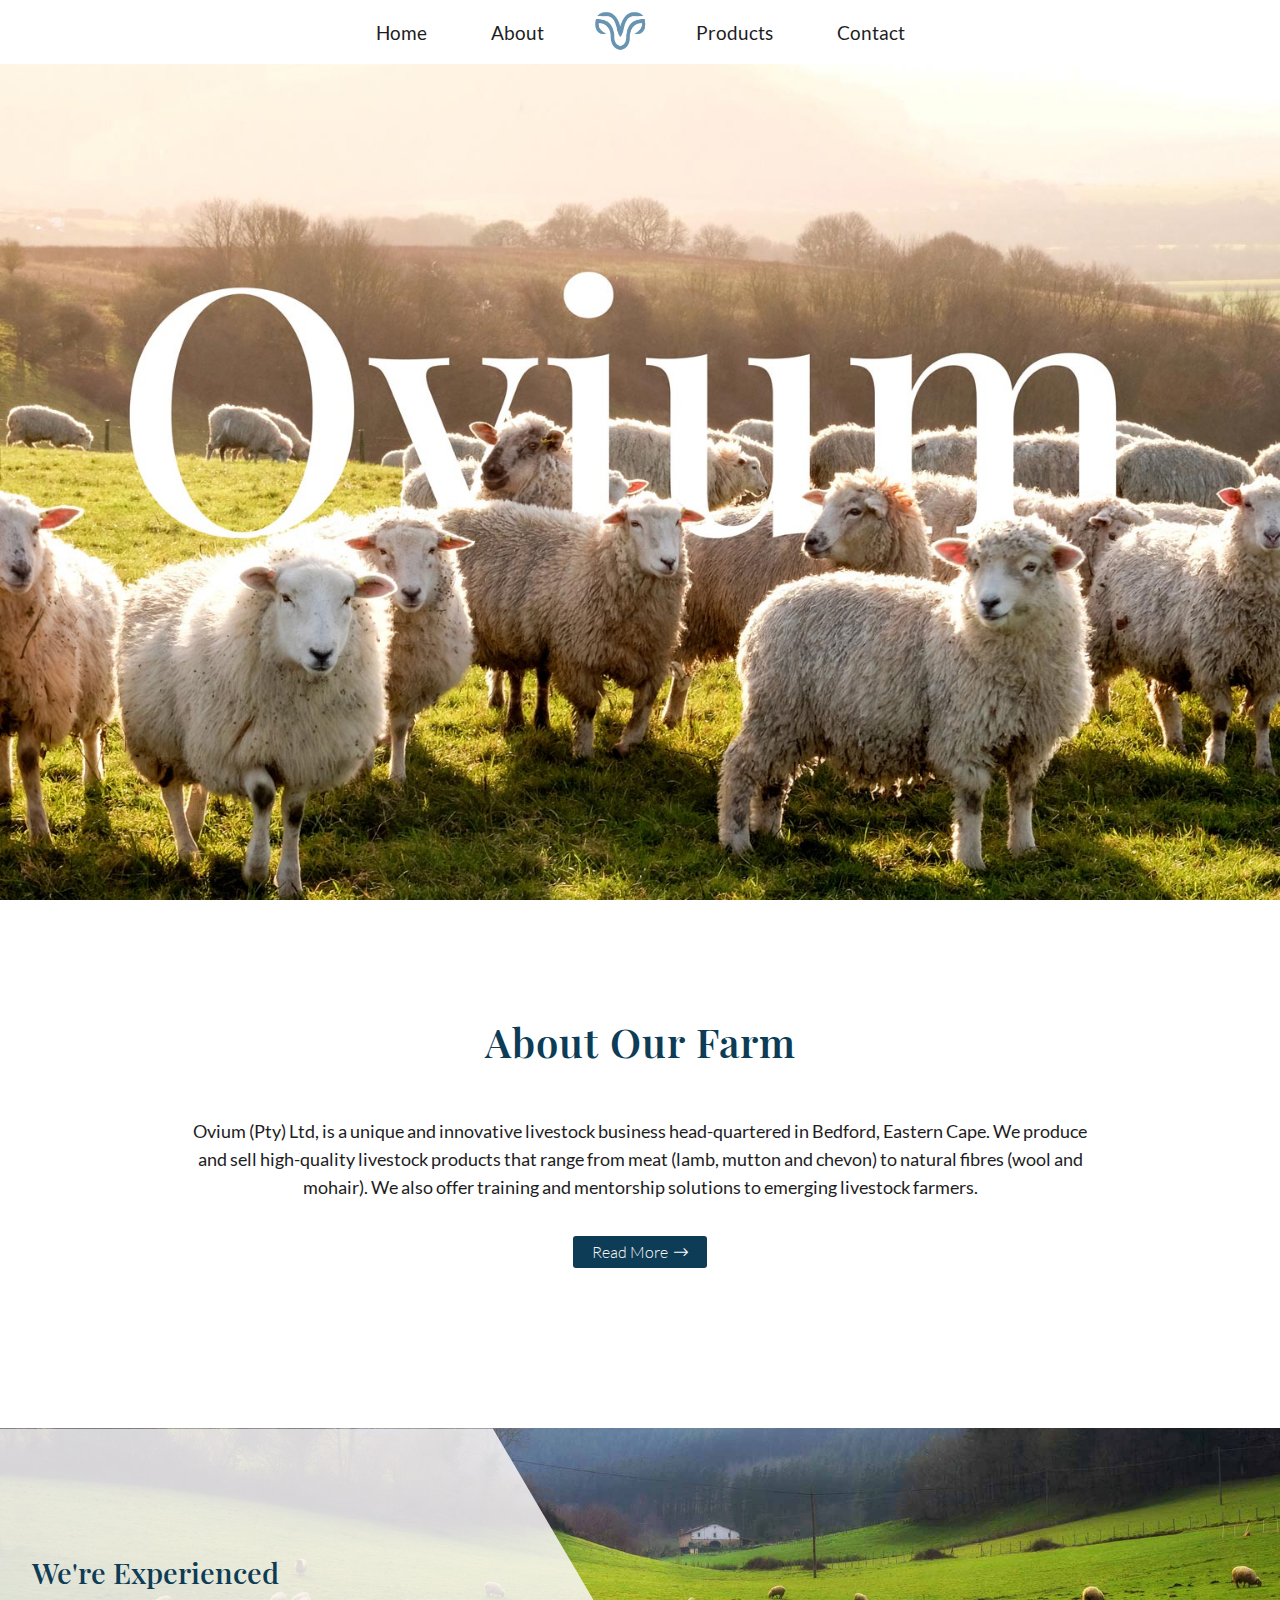
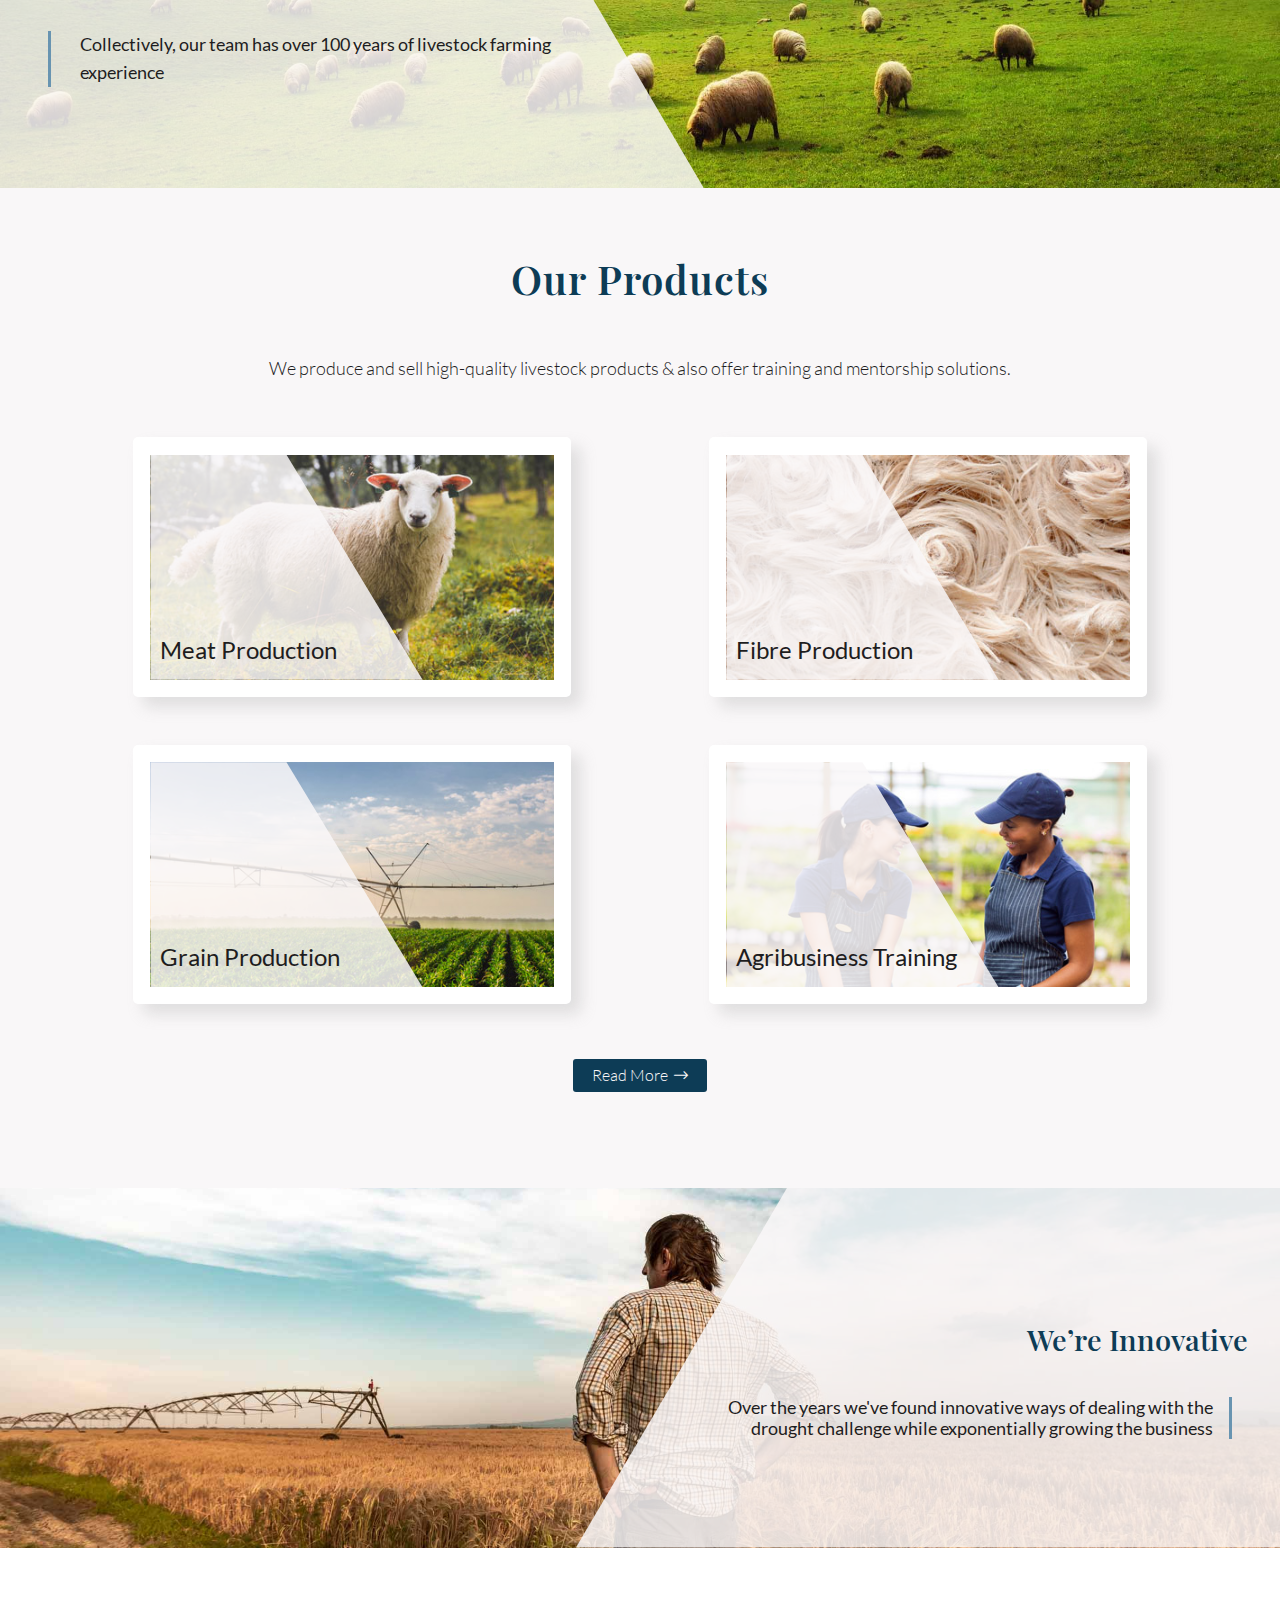
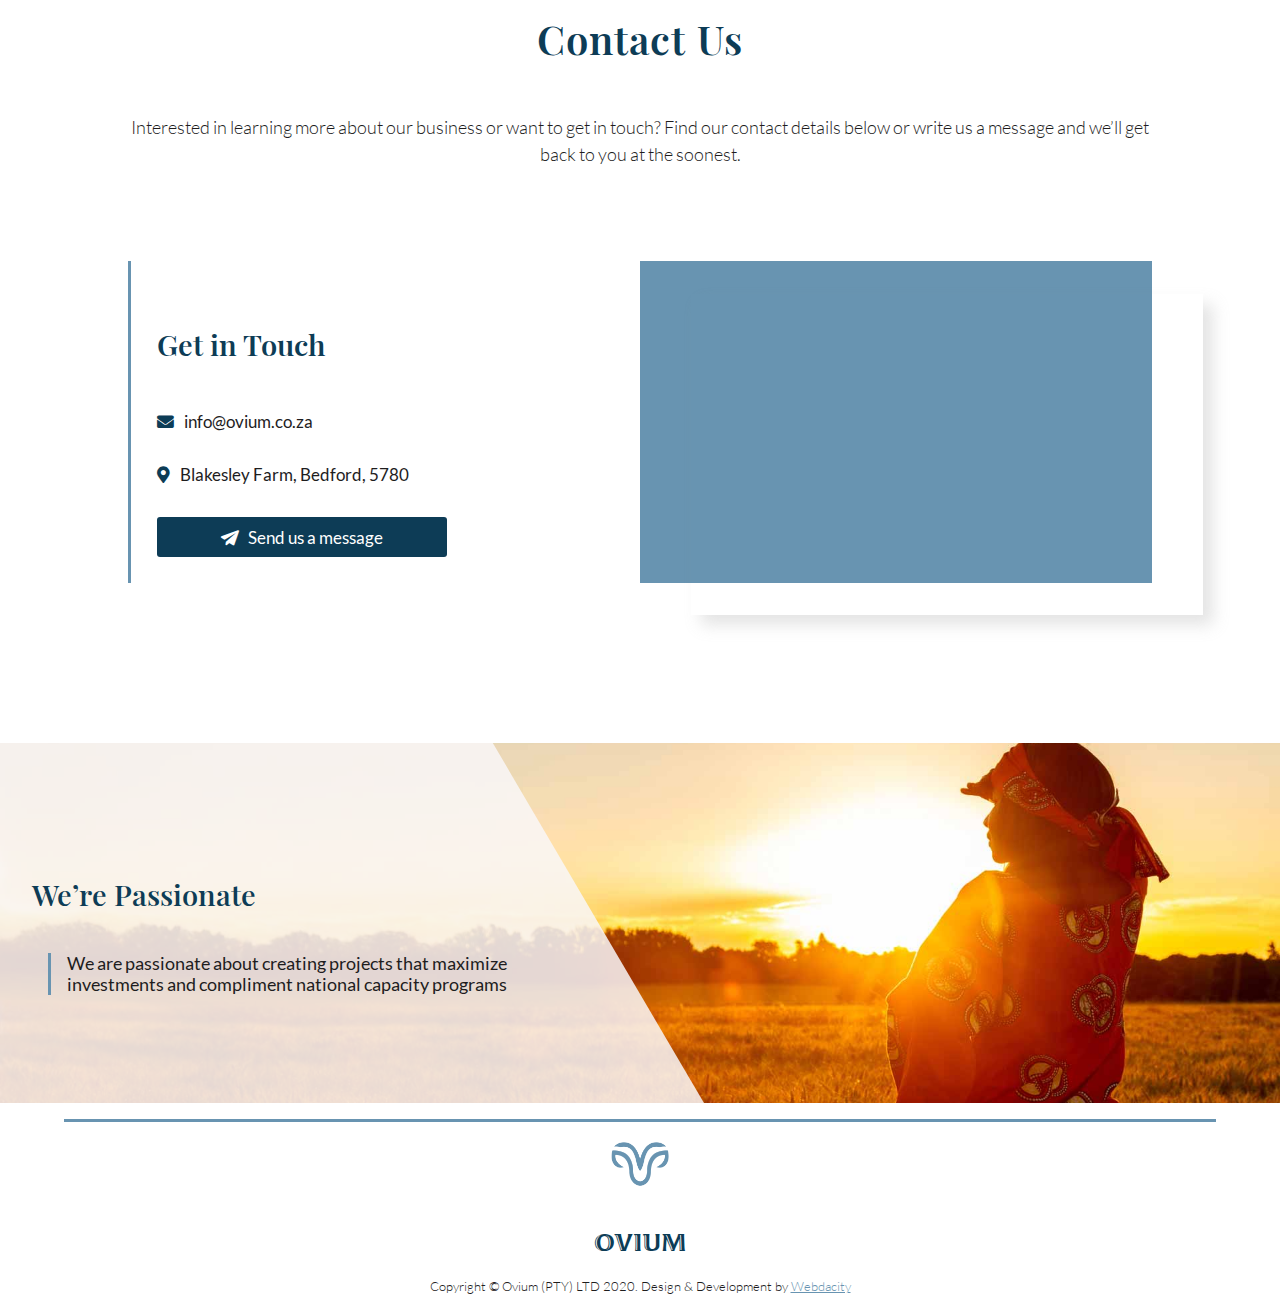
==== index.html @ 3ecd5d2d "update" ====
<!DOCTYPE html>
<html>

<head>
    <meta charset="utf-8">
    <meta name="viewport" content="width=device-width, initial-scale=1">
    <meta name=" robots" content="index, follow">
    <meta http-equiv="X-UA-Compatible" content="IE=edge">

    <!-- Webdacity -->
    <meta name="author" content="Webdacity">
    <meta name="publisher" content="Webdacity" />
    <meta name="copyright" content="2019 " />

    <!-- Website Content -->
    <title> Ovium </title>
    <meta name="description" content="">
    <meta name="keywords" content="" />

    <!-- Favicon -->
    <link rel="icon" type="image/png" href="./assets/images/logos/logo-100.png">

    <!-- StyleSheets -->

    <!-- Theme Colour -->
    <meta name="theme-color" content="#ffffff">
    <meta name="apple-mobile-web-app-status-bar-style" content="#ffffff">

    <!-- Vendors -->
    <link href="./assets/vendors/font-awesome/css/all.css" rel="stylesheet">

    <!-- Internal -->
    <link rel="stylesheet" type="text/css" href="./assets/css/main.css" />
    <link rel="stylesheet" type="text/css" href="./assets/css/responsive.css" />

</head>

<body>

    <!-- Navigation -->

    <nav class="nav navbar-expand-md justify-content-center">
        <a class="nav-link" href="./index.html">Home</a>
        <a class="nav-link" href="./about.html">About</a>
        <a href="./index.html">
            <img src="./assets/images/logos/logo-100.png" alt="">
        </a>
        <a class="nav-link" href="./products.html">Products</a>
        <a class="nav-link" href="./contact.html">Contact</a>

        <div class="mobile-nav-icon">
            <i class="far fa-bars"></i>
        </div>
    </nav>

    <div class="mobile-nav">
        <div class="mobile-nav-content">
            <a href="./index.html">Home</a>
            <a href="./about.html">About</a>
            <a href="./products.html">Products</a>
            <a href="./contact.html">Contact</a>
        </div>
    </div>

    <!-- Landing Section -->

    <div class="container-fluid section-landing">

    </div>


    <!-- About Section -->

    <section class="container-fluid section-about">
        <div class="row section-about-info">
            <h1>About Our Farm</h1>
            <p>Ovium (Pty) Ltd, is a unique and innovative livestock business head-quartered in Bedford, Eastern Cape.
                We produce and sell high-quality livestock products that range from meat (lamb, mutton and chevon) to
                natural fibres (wool and mohair). We also offer training and mentorship solutions to emerging livestock
                farmers.</p>

            <div class="more-button">
                <a href="./about.html">Read More <i class="fal fa-long-arrow-right"></i></a>
            </div>
        </div>

        <div class="row horisontal-info left-info">
            <div>
                <h2>We're Experienced</h2>
                <p>Collectively, our team has over 100 years of livestock farming experience</p>
            </div>
        </div>

    </section>

    <!-- Products Section -->

    <section class="container-fluid section-products">
        <div class="row section-heading">
            <h1>Our Products</h1>
            <p>We produce and sell high-quality livestock products & also offer training
                and mentorship solutions.</p>
        </div>

        <div class="product-grid row">

            <div class="product" id="product-meat">
                <div class="product-image">
                    <div class="product-info">
                        <h3>Meat Production</h3>
                    </div>
                </div>
            </div>
            <div class="product" id="product-fibre">
                <div class="product-image">
                    <div class="product-info">
                        <h3>Fibre Production</h3>
                    </div>
                </div>
            </div>
            <div class="product" id="product-grain">
                <div class="product-image">
                    <div class="product-info">
                        <h3>Grain Production</h3>
                    </div>
                </div>
            </div>
            <div class="product" id="product-train">
                <div class="product-image">
                    <div class="product-info">
                        <h3>Agribusiness Training</h3>
                    </div>
                </div>
            </div>

        </div>

        <div class="row button-row">
            <div class="more-button">
                <a href="./products.html">Read More <i class="fal fa-long-arrow-right"></i></a>
            </div>
        </div>

        <div class="row horisontal-info right-info">
            <div>
                <h2>We’re Innovative</h2>
                <p>Over the years we've found innovative ways of dealing with the drought challenge while exponentially
                    growing the business</p>
            </div>
        </div>

    </section>


    <!-- Contact Section -->

    <section class="container-fluid section-contact">
        <div class="row section-heading">
            <h1>Contact Us</h1>
            <p>Interested in learning more about our business or want to get in touch? Find
                our contact details below or write us a message and we’ll get back to you at the soonest.</p>
        </div>

        <div class="row contact-grid">
            <div class="contact-info">
                <h4>Get in Touch</h4>
                <a href="mailto:info@ovium.co.za"><i class="fas fa-envelope"></i>info@ovium.co.za</a>
                <a target="blank" href=""><i class="fas fa-map-marker-alt"></i>Blakesley Farm, Bedford, 5780</a>
                <div class="message-button">
                    <a href="./contact.html#contact-form"><i class="fas fa-paper-plane"></i>Send us a message</a>
                </div>
            </div>
            <div class="contact-map">
                <div class="map-back"></div>
                <iframe src="https://snazzymaps.com/embed/219150" style="border:none;"></iframe>
            </div>
        </div>

        <div class="row horisontal-info left-info">
            <div>
                <h2>We’re Passionate</h2>
                <p>We are passionate about creating projects that maximize investments and compliment national capacity programs</p>
            </div>
        </div>

    </section>

    <!-- footer -->

    <footer>
        <div></div>
        <img src="./assets/images/logos/logo-500.png" alt="">
        <h1>OVIUM</h1>
        <p>Copyright © Ovium (PTY) LTD 2020. Design & Development by <a target="blank" href="http://www.Webdacity.co.za">Webdacity</a>
        </p>

    </footer>



    <!-- Scripts -->
    <script src="./assets/js/main.js"></script>

</body>

</html>
---- assets/css/main.css ----
@import "./fonts.css";

/* Variables */

:root {

    /* Fonts */
    --heading-font: "Playfair Display";
    --par-font: "Lato";

    /* Colours */
    --dark-grey: #1E1D1E;
    --dark-blue: #0D3C56;
    --light-blue: #6894B1;
    --off-white: #F9F7F8;
    --light-grey: rgba(165, 165, 165, 1)
}

/* ----------------------------- */

/* General */

body,
html {
    margin: 0;
    padding: 0;
    overflow-x: hidden;
    font-size: 16px;
    font-family: var(--par-font);
    color: var(--dark-grey);
    position: relative;
}

h1,
h2,
h3,
h4,
h5,
h6 {
    font-family: var(--heading-font);
}

/* Navbar  */

nav {
    align-items: center;
    padding: 0.5rem 0;
    background-color: white;
    transition: top 0.5s;
    -webkit-transition: top 0.5s;
    -moz-transition: top 0.5s;
    -ms-transition: top 0.5s;
    -o-transition: top 0.5s;
    width: 100%;
    display: flex;
    justify-content: center;
}

.nav-link {
    color: var(--dark-grey);
    font-weight: 400;
    margin: 0 2rem;
    font-size: 1.2rem;
    text-decoration: none;
    transition: 0.5s ease;
    -webkit-transition: 0.5s ease;
    -moz-transition: 0.5s ease;
    -ms-transition: 0.5s ease;
    -o-transition: 0.5s ease;
}

.nav-link:hover {
    color: var(--dark-blue);
    transform: scale(1.1);
    -webkit-transform: scale(1.1);
    -moz-transform: scale(1.1);
    -ms-transform: scale(1.1);
    -o-transform: scale(1.1);
}

nav img {
    width: 3.5rem;
    margin: 0 1rem;
}

.mobile-nav-icon {
    position: absolute;
    right: 0.5rem;
    font-size: 1.3rem;
    display: none;
    cursor: pointer;
    transition: 0.5s;;
    -webkit-transition: 0.5s;
    -moz-transition: 0.5s;
    -ms-transition: 0.5s;
    -o-transition: 0.5s;
}

.mobile-nav-icon i {
    padding: 1rem;
}

.mobile-nav-icon:hover {
    color: var(--light-blue);
    transform: scale(1.1);
    -webkit-transform: scale(1.1);
    -moz-transform: scale(1.1);
    -ms-transform: scale(1.1);
    -o-transform: scale(1.1);
}

/* Section Headings */

.section-heading {
    text-align: center;
    display: block;
    padding: 5% 10% 3% 10%;
}

.section-heading h1 {
    font-weight: 600;
    letter-spacing: 1px;
    color: var(--dark-blue);
    text-align: center;
    margin-bottom: 0;
    padding-bottom: 2rem;
    margin: 0 auto;
    font-size: 2.5rem;
}

.section-heading p {
    font-weight: 300;
    font-size: 1.1rem;
    line-height: 1.5;
}

.section-heading>.page-start-text {
    font-weight: 400;
    font-size: 1.2rem;
}

/* more button */

.more-button {
    background-color: var(--dark-blue);
    margin: 0 auto;
    padding: 0.4rem 1.2rem;
    transition: 0.8s;
    cursor: pointer;
    margin-top: 1rem;
    border-radius: 3px;
    -webkit-border-radius: 3px;
    -moz-border-radius: 3px;
    -ms-border-radius: 3px;
    -o-border-radius: 3px;
    display: inline-block;
    -webkit-transition: 0.8s;
    -moz-transition: 0.8s;
    -ms-transition: 0.8s;
    -o-transition: 0.8s;

}

.more-button:hover {
    background-color: var(--light-blue);
    padding: 0.4rem 2rem;
}

.more-button i {
    margin-left: 3px;
}

.more-button a {
    text-decoration: none;
    color: var(--off-white) !important;
    font-weight: 300;
}


/* Horisontal Info */

.horisontal-info {
    background-size: cover;
    height: 30vh;
    display: flex;
}

.horisontal-info h2 {
    font-weight: 550;
    color: var(--dark-blue);
    font-size: 1.8rem;
}

.horisontal-info>div {
    background-color: rgb(249, 247, 248, 0.85);
    width: 45%;
    display: -webkit-flex;
    display: flex;
    flex-direction: column;
    justify-content: center;
    padding: 0 2.5%;
}


.left-info>div {
    text-align: left;
    padding-right: 7.5%;
    font-size: 1.1rem;
    height: 100%;
    -webkit-clip-path: polygon(0 0, 70% 0%, 100% 100%, 0% 100%);
    clip-path: polygon(0 0, 70% 0%, 100% 100%, 0% 100%);
}

.left-info p {
    border-left: 3px solid var(--light-blue);
    padding: 0 1rem;
    margin: 1rem 0 0 1rem;
}

.right-info {
    justify-content: flex-end;
}

.right-info>div {
    padding-left: 7.5%;
    text-align: right;
    font-size: 1.1rem;
    height: 100%;
    -webkit-clip-path: polygon(30% 0%, 100% 0%, 100% 100%, 0% 100%);
    clip-path: polygon(30% 0%, 100% 0%, 100% 100%, 0% 100%);
}

.right-info p {
    border-right: 3px solid var(--light-blue);
    padding: 0 1rem;
    margin: 1rem 1rem 0 0;
}


/* Page Intro */

.section-page-intro {
    background-position: center center;
    background-size: cover;
    height: 50vh;
    display: flex;
}

.section-page-intro>div {
    background-color: rgb(249, 247, 248, 0.85);
    width: 45%;
    height: 100%;
    display: -webkit-flex;
    display: flex;
    flex-direction: column;
    justify-content: flex-end;
    padding: 0 2.5%;
}

.section-page-intro>div>h1 {
    font-weight: 600;
    color: var(--dark-blue);
    letter-spacing: 1px;
    margin: 5%;
    font-size: 3rem;
    padding: 0.5rem 0;
}

.page-intro-right {
    justify-content: flex-end;
}

.page-intro-right>div {
    text-align: right;
    -webkit-clip-path: polygon(30% 0%, 100% 0%, 100% 100%, 0% 100%);
    clip-path: polygon(30% 0%, 100% 0%, 100% 100%, 0% 100%);
}

.page-intro-left>div {
    -webkit-clip-path: polygon(0 0, 70% 0%, 100% 100%, 0% 100%);
    clip-path: polygon(0 0, 70% 0%, 100% 100%, 0% 100%);
}

.page-intro-right h1 {
    border-right: 3px solid var(--light-blue);
    padding-right: 1.5rem !important;
}

.page-intro-left h1 {
    border-left: 3px solid var(--light-blue);
    padding-left: 1.5rem !important;
}


/* Scrollbars */
::-webkit-scrollbar {
    width: 10px;
}

::-webkit-scrollbar-track {
    background: white;
}

::-webkit-scrollbar-thumb {
    background: var(--light-blue);
    transition: 0.4s;
}

::-webkit-scrollbar-thumb:hover {
    background: var(--dark-blue);
}


/* footer */

footer {
    text-align: center;

    margin-top: 1rem;
}

footer>div {
    width: 90%;
    height: 3px;
    background-color: var(--light-blue);
    margin: auto;
}

footer>img {
    width: 5%;
    padding: 1rem 0;
}

footer h1 {
    font-size: 1.5rem;
    font-family: "Angie";
    color: var(--dark-blue);

}

footer p {
    font-weight: 300;
    font-size: 0.8rem;
    margin: 0;
    padding: 5px 0;
}

footer a {
    color: var(--light-blue);
    transition: 0.5s;
    -webkit-transition: 0.5s;
    -moz-transition: 0.5s;
    -ms-transition: 0.5s;
    -o-transition: 0.5s;
}

footer a:hover {
    color: var(--dark-blue);
    font-weight: 400;
}




/* ----------------------------- */

/* Home Page */

/* Landing-section */

.section-landing {
    height: 100vh;
    background-position: center center;
    background-size: cover;
    background-image: url("../images/random/home.jpg");
    background-attachment: fixed;
}


/* About Section */

.section-about-info {
    text-align: center;
    padding: 7.5% 10%;
}

.section-about h1 {
    font-weight: 600;
    letter-spacing: 1px;
    color: var(--dark-blue);
    text-align: center;
    margin-bottom: 0;
    padding-bottom: 2rem;
    margin: 0 auto;
    font-size: 2.5rem;
}

.section-about p {
    font-size: 1.1rem;
    padding: 0 5%;
    line-height: 1.6;
}

/* Horisontal Info */

.section-about .horisontal-info {
    background-image: url("../images/horisontal-infos/experienced.jpg");
    background-position: center center;
}

/* Product Section */

.section-products {
    background-color: var(--off-white);
}

.product-grid {
    display: grid;
    grid-template-columns: 1fr 1fr;
    row-gap: 3rem;
    padding: 0 5%;
    padding-bottom: 3%;
}

.product {
    background-color: white;
    width: 70%;
    /* height: 30vh; */
    padding: 3%;
    margin: 0 auto;
    box-shadow: 10px 10px 15px rgba(165, 165, 165, 0.3);
    border-radius: 5px;
    -webkit-border-radius: 5px;
    -moz-border-radius: 5px;
    -ms-border-radius: 5px;
    -o-border-radius: 5px;
    transition: 0.8s ease;
    -webkit-transition: 0.8s ease;
    -moz-transition: 0.8s ease;
    -ms-transition: 0.8s ease;
    -o-transition: 0.8s ease;

}

.product-image {
    background-position: center center;
    background-size: cover;
    height: 100%;
    height: 25vh;
}

.product-info {
    -webkit-clip-path: polygon(0 0, 50% 0%, 100% 100%, 0% 100%);
    clip-path: polygon(0 0, 50% 0%, 100% 100%, 0% 100%);
    background-color: rgb(249, 247, 248, 0.85);
    width: 60%;
    height: 100%;
    display: -webkit-flex;
    display: flex;
    flex-direction: column;
    justify-content: flex-end;
    padding: 0 5% 0 2.5%;
}

.product-info h3 {
    font-weight: 400;
    font-size: 1.5rem;
    margin: 1rem 0;
    font-family: "Lato";
}

#product-meat .product-image {
    background-position: top center !important;
    background-image: url("../images/products/meat.jpg");
}

#product-grain .product-image {
    background-image: url("../images/products/grain.jpg");
}

#product-fibre .product-image {
    background-image: url("../images/products/fibre.jpg");
}

#product-train .product-image {
    background-position: top center !important;
    background-image: url("../images/products/train.jpg");
}

.section-products .button-row {
    display: flex;
}

/* Horisontal Info */

.section-products .horisontal-info {
    background-image: url("../images/horisontal-infos/innovative.jpg");
    background-position: center center;
    margin-top: 7.5%;
}

/* Contact Section */



.contact-grid {
    display: grid;
    grid-template-columns: 1fr 1fr;
    padding: 3% 10% 7.5% 10%;
}

.contact-info {
    border-left: 3px solid var(--light-blue);
    display: flex;
    flex-direction: column;
    justify-content: center;
    padding: 5% 0 5% 5%;
}

.contact-info h4 {
    color: var(--dark-blue);
    font-size: 1.8rem;
    margin-bottom: 2rem;
    font-weight: 600;;
}

.contact-info a {
    color: var(--dark-grey);
    text-decoration: none;
    font-weight: 400;
    font-size: 1.05rem;
    padding: 1rem 0;
    transition: 0.7s;
    -webkit-transition: 0.7s;
    -moz-transition: 0.7s;
    -ms-transition: 0.7s;
    -o-transition: 0.7s;
}

.contact-info a:hover i {
    padding-right: 10px;
}

.contact-info a:hover {
    font-weight: 600;
}

.contact-info i {
    color: var(--dark-blue);
    margin-right: 10px;
    transition: 0.8s;
    -webkit-transition: 0.8s;
    -moz-transition: 0.8s;
    -ms-transition: 0.8s;
    -o-transition: 0.8s
}

.contact-info .message-button a {
    background-color: var(--dark-blue);
    border-radius: 3px;
    -webkit-border-radius: 3px;
    -moz-border-radius: 3px;
    -ms-border-radius: 3px;
    -o-border-radius: 3px;
    padding: 0.6rem 4rem;
    color: white !important;
    display: inline-block;
    margin-top: 1rem;
    transition: 0.7s;
    font-weight: 400 !important;
    -webkit-transition: 0.7s;
    -moz-transition: 0.7s;
    -ms-transition: 0.7s;
    -o-transition: 0.7s;
    cursor: pointer;
}

.contact-info .message-button a:hover {
    background-color: var(--light-blue);
    color: white !important;
}


.contact-info .message-button i {
    color: white;
    transform: rotate(10deg);
    -webkit-transform: rotate(10deg);
    -moz-transform: rotate(10deg);
    -ms-transform: rotate(10deg);
    -o-transform: rotate(10deg);
}

.contact-map {
    position: relative;
}

.contact-map .map-back {
    background-color: var(--light-blue);
    width: 100%;
    height: 100%;
}

.contact-map iframe {
    width: 100%;
    height: 100%;
    position: absolute;
    top: 10%;
    left: 10%;
    box-shadow: 10px 10px 15px rgba(165, 165, 165, 0.3);
}

.horisontal-info {
    background-image: url("../images/horisontal-infos/passionate.jpg");
    background-position: center center;
    margin-top: 5%;
}




/* ----------------------------------- */

/* Products Page*/

.products-page .section-products {
    padding-bottom: 5%;
}

.products-page .section-page-intro {
    background-image: url("../images/page-intros/products.jpg");
}

.products-page .product {
    padding-bottom: 2%;
    transition: 0.8s ease;
    -webkit-transition: 0.8s ease;
    -moz-transition: 0.8s ease;
    -ms-transition: 0.8s ease;
    -o-transition: 0.8s ease;
}


.product:hover {
    transform: scale(1.025);
    -webkit-transform: scale(1.025);
    -moz-transform: scale(1.025);
    -ms-transform: scale(1.025);
    -o-transform: scale(1.025);
}

.product-line {
    width: 50%;
    height: 3px;
    background-color: var(--light-blue);
    margin: 1rem auto;
    border-radius: 5px;
    -webkit-border-radius: 5px;
    -moz-border-radius: 5px;
    -ms-border-radius: 5px;
    -o-border-radius: 5px;
}

.product-description {
    text-align: center;
    margin: 0;
}

/* ----------------------------------- */

/* About Page */

.about-page .section-page-intro {
    background-image: url("../images/page-intros/about.jpg");
}

/* About Info */
.section-about-page-info .horisontal-info {
    background-image: url("../images/horisontal-infos/growing.jpg");
}

.about-values {
    padding: 3% 10%;
}

.about-values h1 {
    color: var(--dark-blue);
    margin-bottom: 2rem;
    font-size: 2rem;
    font-weight: 600;
}

.about-values p {
    font-size: 1.2rem;

    font-weight: 300;
}

.about-vision p {
    border-left: var(--light-blue) 3px solid;
    padding-left: 1rem;
}

.about-vision {
    margin-bottom: 3rem;
}

.about-mission {
    text-align: right;
}

.about-mission p {
    border-right: var(--light-blue) 3px solid;
    padding-right: 1rem;
}

/* Team Section */

.section-about-team {
    background-color: var(--off-white);
}

.team-grid {
    padding: 5% 10%;
}

.team-member {
    display: grid;
    grid-template-columns: 20% 75%;
    column-gap: 5%;
    background-color: white;
    padding: 2%;
    box-shadow: 10px 10px 15px rgba(165, 165, 165, 0.15);
    margin-bottom: 3rem;
    transition: 0.8s ease;
    -webkit-transition: 0.8s ease;
    -moz-transition: 0.8s ease;
    -ms-transition: 0.8s ease;
    -o-transition: 0.8s ease;
}

.team-member:hover {
    transform: scale(1.01);
    -webkit-transform: scale(1.01);
    -moz-transform: scale(1.01);
    -ms-transform: scale(1.01);
    -o-transform: scale(1.01);
}

.team-member-image {
    width: 100%;
    height: 100%;
    background-position: top center;
    background-size: cover;
}

.team-member h5,
.team-member h6 {
    font-family: "Lato";
    font-weight: 400;
    margin: 0;
    margin-bottom: 0.5rem;
}

.team-member h5 {
    font-size: 1.25rem;
    margin: 0;
    margin-bottom: 0.5rem;
}

.team-member h6 {
    font-size: 1rem;
}

.team-member h5 span {
    color: var(--dark-blue);
    font-weight: 600;
    font-size: 1.5rem;
    margin-bottom: 0.5rem;
}

.team-details-text {
    border-left: 3px solid var(--light-blue);
    padding-left: 1rem;
}

.team-member-title-extra {
    font-weight: 300;
    font-style: italic;
    margin: 0;
    margin-bottom: 1rem;
}

.team-member-info>p {
    font-weight: 300;
    margin-bottom: 0;
    line-height: 1.5rem;
}

.team-grid .team-member:nth-child(even) {
    grid-template-columns: 75% 20%;

}

.team-grid .team-member:nth-child(even) .team-member-image {
    grid-column: 2/3;
    grid-row: 1/2;
}

.team-grid .team-member:nth-child(even) .team-member-info {
    grid-column: 1/2;
    grid-row: 1/2;
    text-align: right;
}

.team-grid .team-member:nth-child(even) .team-details-text {
    border-right: 3px solid var(--light-blue);
    border-left: none;
    padding-right: 1rem;
}

.team-grid #palesa .team-member-image {
    background-image: url("../images/team/Palesa.jpg");
}

.team-grid #henry .team-member-image {
    background-image: url("../images/team/Henry.jpg");
}

.team-grid #angus .team-member-image {
    background-image: url("../images/team/Angus.jpg");
}




/* ------------------------------------- */

/* Contact Page */

.contact-page .section-page-intro {
    background-image: url("../images/page-intros/contact.jpg");
}

.section-contact-page-details .contact-grid {
    padding: 10%;
}

.section-contact-page-details .horisontal-info {
    background-image: url("../images/horisontal-infos/sustainable.jpg");
}

.contact-form-grid {
    padding: 2% 15%;
    font-family: "Lato";
}

.contact-form-grid form {
    display: grid;
    grid-template-columns: 1fr 1fr;
    column-gap: 2rem;
}

.contact-form-grid form>div {
    display: flex;
    flex-direction: column;
    justify-content: flex-end;
}

form input,
form textarea {
    border: none;
    border-bottom: 1px solid var(--light-blue);
    outline: none;
    width: 100%;
    padding: 0.5rem;
    font-size: 1rem;
    transition: 0.5s;
    -webkit-transition: 0.5s;
    -moz-transition: 0.5s;
    -ms-transition: 0.5s;
    -o-transition: 0.5s;
    color: var(--dark-grey);
    font-family: "Lato";
}

form input {
    margin-top: 1rem;
}

form input::placeholder,
form textarea::placeholder {
    font-weight: 300;
}

form input:focus,
form textarea:focus {
    border-bottom: 3px solid var(--dark-blue);
    color: var(--dark-blue);
}

.contact-form-grid form button {
    grid-column: 1/3;
    margin: 0 auto;
    margin-top: 3rem;
    background-color: var(--dark-blue);
    color: white;
    padding: 0.5rem 1rem;
    border: none;
    font-size: 0.9rem;
    transition: 0.5s;
    -webkit-transition: 0.5s;
    -moz-transition: 0.5s;
    -ms-transition: 0.5s;
    -o-transition: 0.5s;
    border-radius: 3px;
    -webkit-border-radius: 3px;
    -moz-border-radius: 3px;
    -ms-border-radius: 3px;
    -o-border-radius: 3px;
    padding: 0.6rem 4rem;
    color: white !important;
    cursor: pointer;
}

.contact-form-grid form button:hover {
    background-color: var(--light-blue);
}

.contact-form-grid form button i {
    margin-right: 0.5rem;
}
---- assets/css/responsive.css ----
@media screen and (min-width:1600px) {

    body,
    html {
        font-size: 18px;
    }

}

@media screen and (max-width:1600px) {


    /* Home Page */

    .horisontal-info {
        background-size: cover;
        height: 40vh;
    }

}

@media screen and (max-width:992px) {}

@media screen and (max-width:768px) {

    /* Home Page */

    .horisontal-info>div {
        width: 60%;
    }

    .contact-grid {
        grid-template-columns: 1fr;
        grid-template-rows: 1fr 1fr;
        row-gap: 2rem;
    }

    .contact-map iframe {
        top: 5%;
        left: 5%
    }

    .product-grid {
        grid-template-columns: 1fr;
    }

}

@media screen and (max-width:678px) {


    /* Home Page */

    .section-landing {
        background-image: url("../images/random/home-mobile.jpg");
    }

    .nav-link {
        margin: 0 1rem;
    }

}

@media screen and (max-width:576px) {

    /* General */

    .nav-link {
        display: none;
    }

    .mobile-nav-icon {
        display: block;
    }

    /* ------------------ */

    /* Home Page */

    .horisontal-info>div {
        width: 65%;
    }

    .left-info > div {
        padding: 0 15% 0 5%;
    }

    .right-info > div {
        padding: 0 5% 0 15%;
    }

    .left-info h2 {
        padding-right: 25%;
    }

    .right-info h2 {
        padding-left: 25%;
    }

    .section-about {
        padding-top: 0;
    }

    .section-about-info {
        padding: 15% 10%;
    }

    section {
        padding-top: 10%;
    }
}
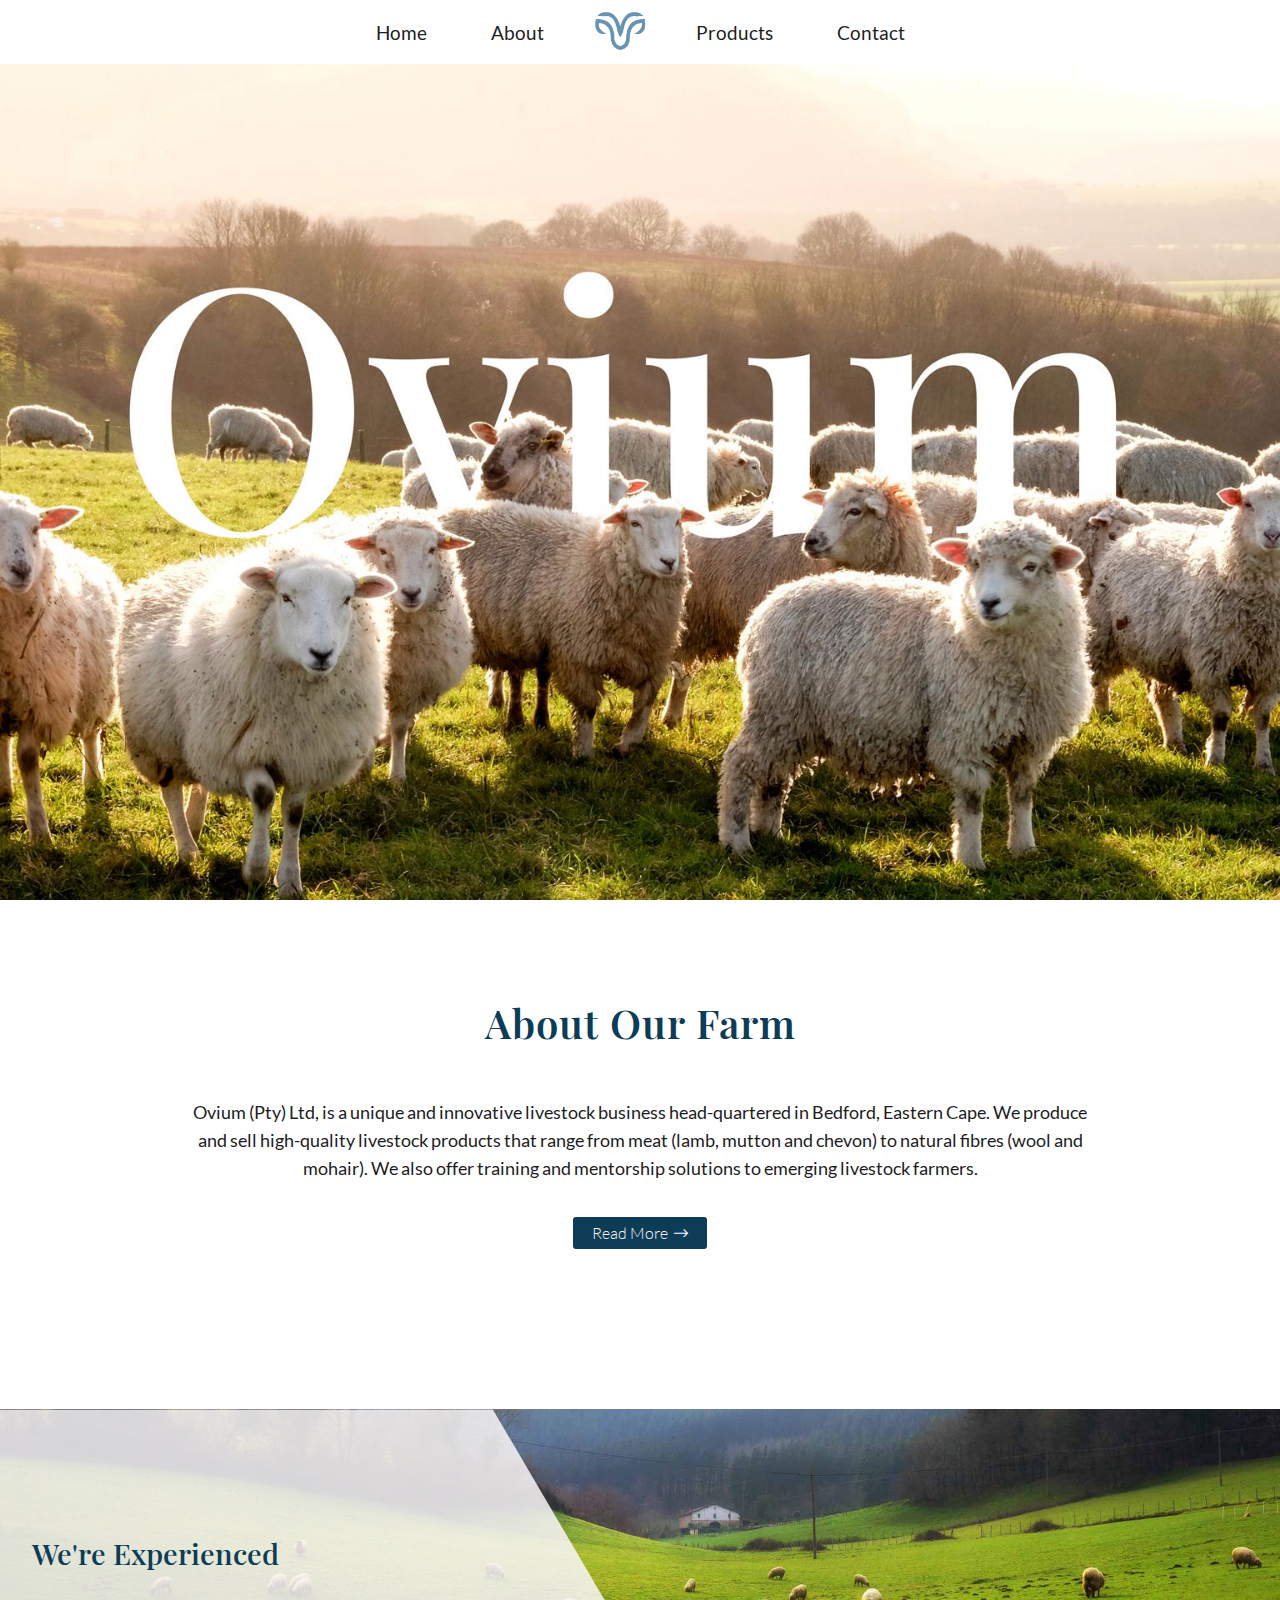
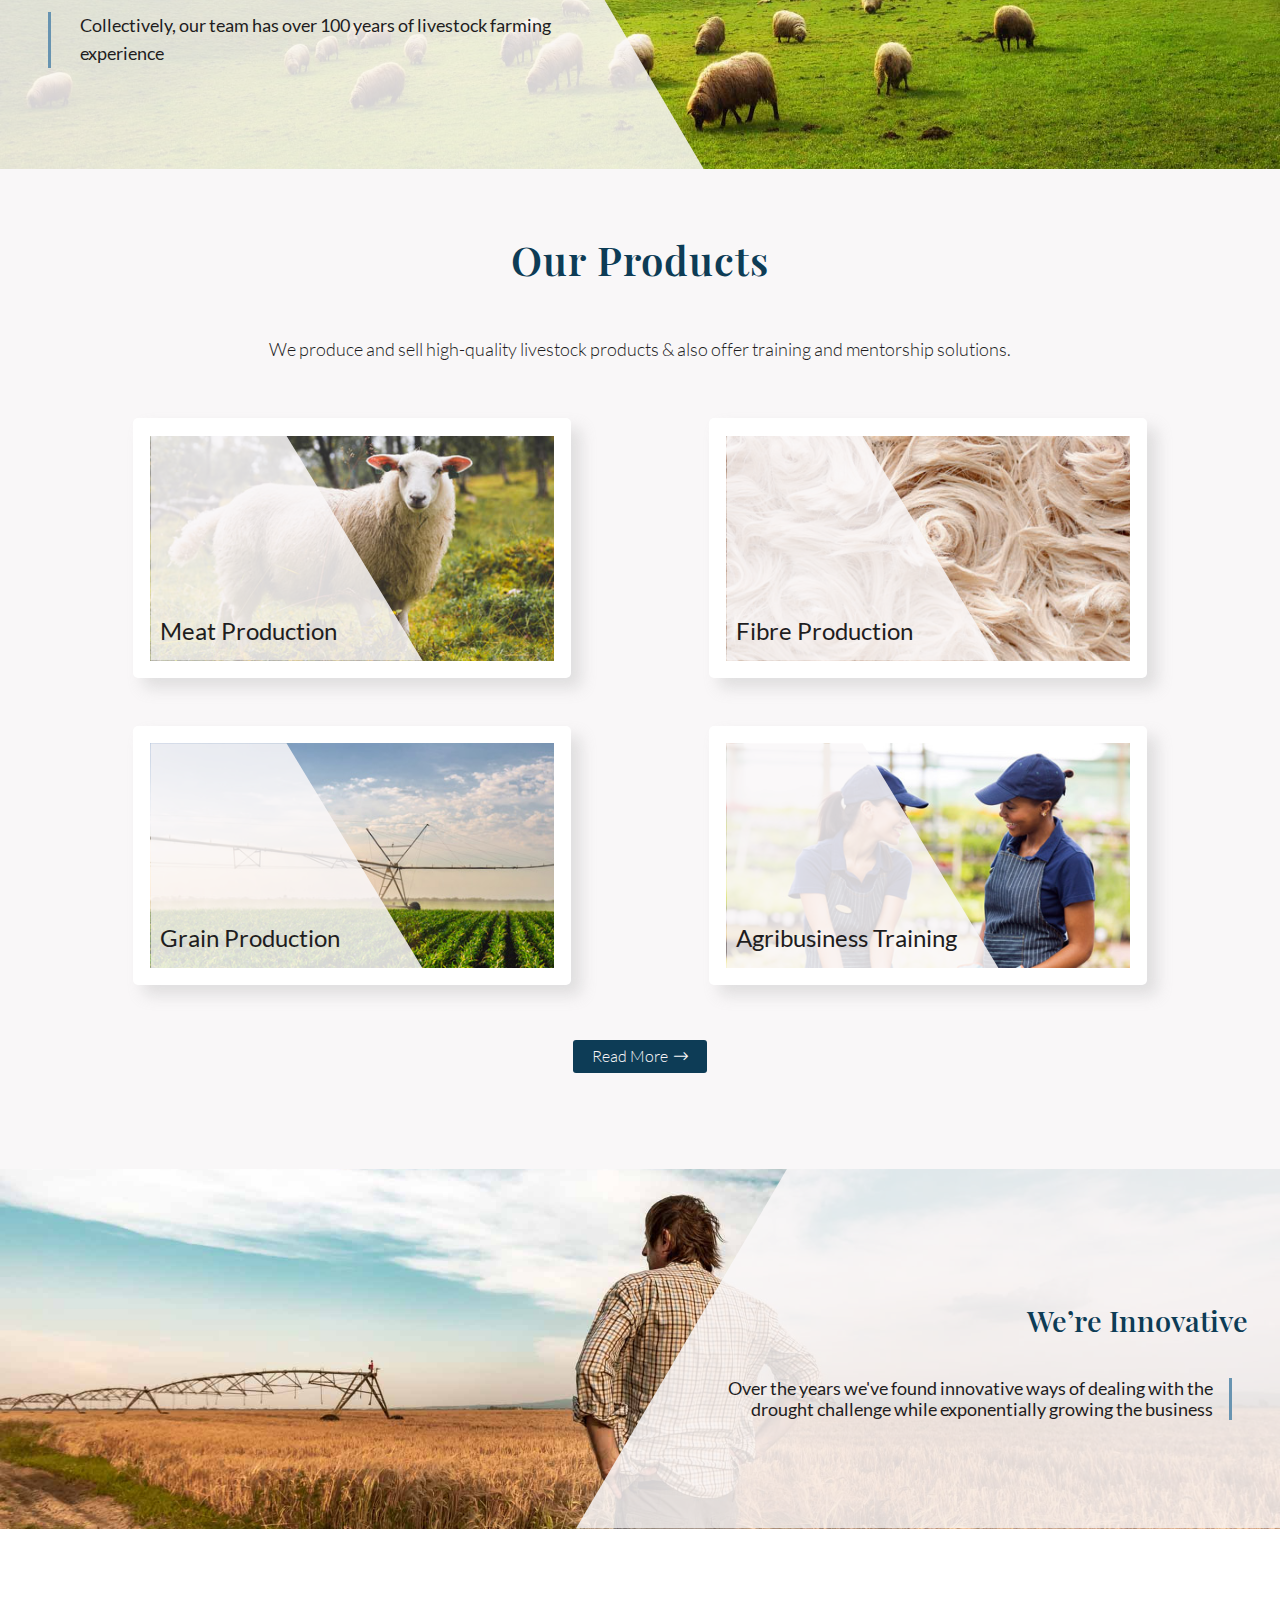
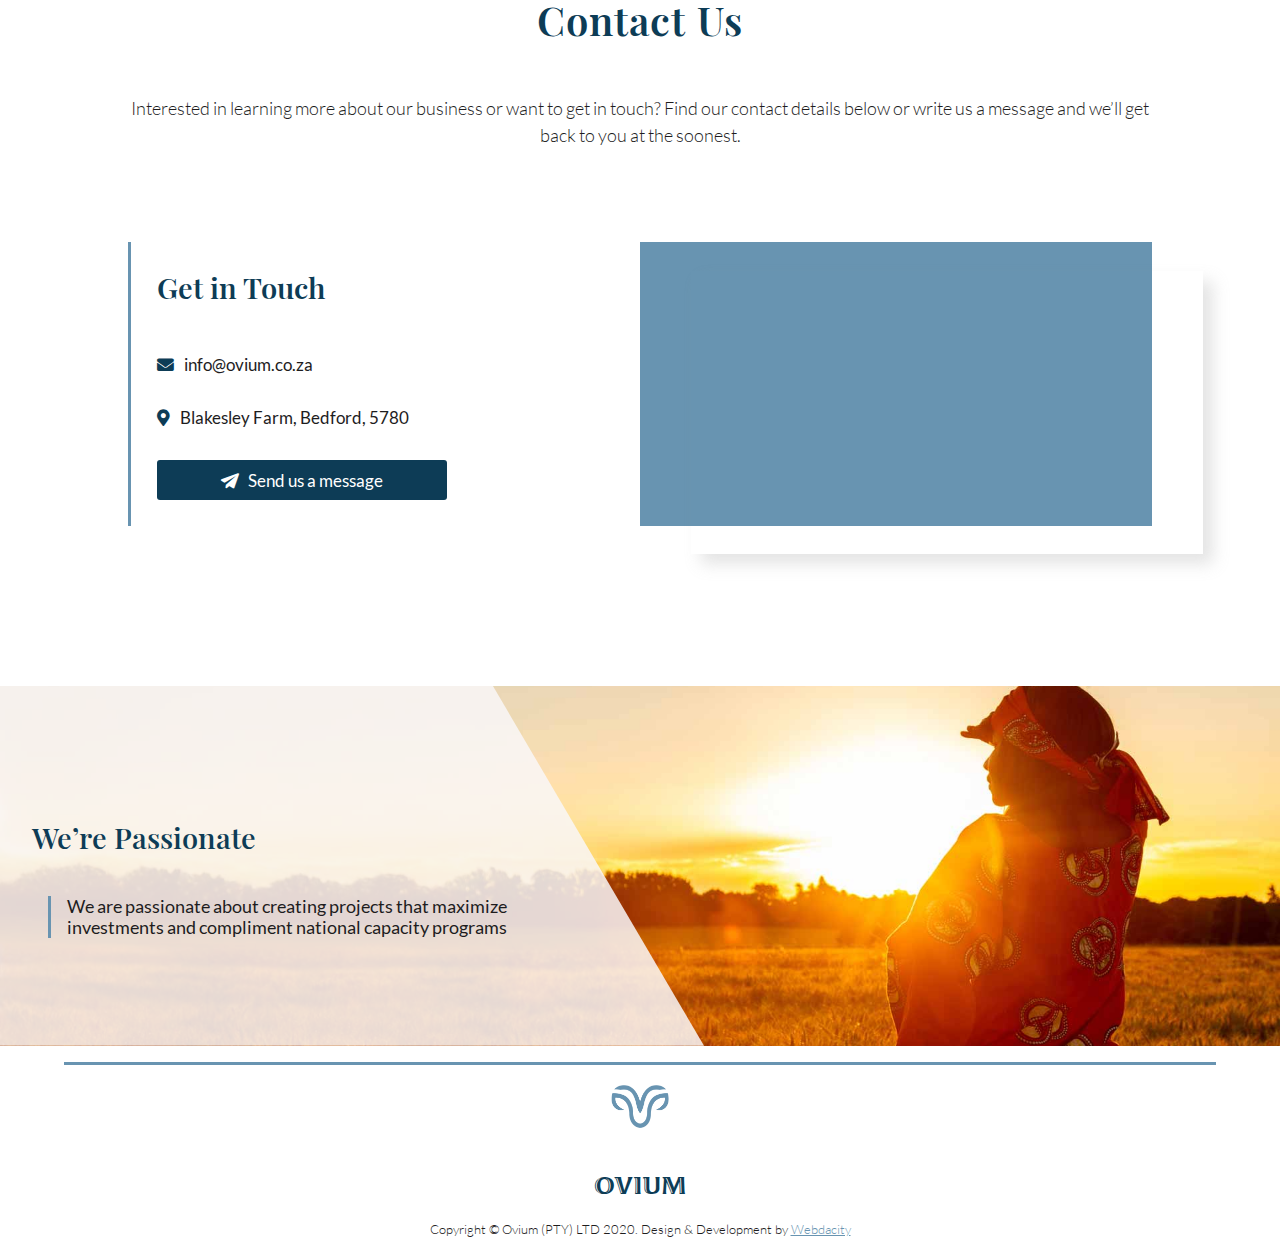
==== commit cdb217a6: "update menu" ====
--- a/index.html
+++ b/index.html
@@ -54,6 +54,7 @@
     </nav>
 
     <div class="mobile-nav">
+        <i class="fal fa-times"></i>
         <div class="mobile-nav-content">
             <a href="./index.html">Home</a>
             <a href="./about.html">About</a>
--- a/assets/css/main.css
+++ b/assets/css/main.css
@@ -107,6 +107,59 @@
     -moz-transform: scale(1.1);
     -ms-transform: scale(1.1);
     -o-transform: scale(1.1);
+}
+
+.mobile-nav {
+    position: fixed;
+    top: 0;
+    left: 0;
+
+    width: 100vw;
+    height: 100vh;
+    z-index: 20;
+    opacity: 0;
+    visibility: hidden;
+    transition: 0.8s;
+    -webkit-transition: 0.8s;
+    -moz-transition: 0.8s;
+    -ms-transition: 0.8s;
+    -o-transition: 0.8s;
+}
+
+.mobile-nav i {
+    position: absolute;
+    top: 1rem;
+    right: 1rem;
+    padding: 1rem;
+    font-size: 2rem;
+}
+
+.mobile-nav-content {
+    display: flex;
+    justify-content: center;
+    align-items: center;
+    flex-direction: column;
+    width: 100%;
+    height: 100%;
+    background-color: rgba(249,247,248, 0.9);
+}
+
+
+.mobile-nav-content a {
+    color: var(--dark-grey);
+    font-size: 2em;
+    text-decoration: none;
+    margin: 1rem 0;
+    transition: 0.5s;
+    -webkit-transition: 0.5s;
+    -moz-transition: 0.5s;
+    -ms-transition: 0.5s;
+    -o-transition: 0.5s;
+    
+}
+
+.mobile-nav-content a:hover {
+    color: var(--dark-blue);
 }
 
 /* Section Headings */
@@ -425,7 +478,6 @@
 .product {
     background-color: white;
     width: 70%;
-    /* height: 30vh; */
     padding: 3%;
     margin: 0 auto;
     box-shadow: 10px 10px 15px rgba(165, 165, 165, 0.3);
@@ -520,6 +572,7 @@
 .contact-info h4 {
     color: var(--dark-blue);
     font-size: 1.8rem;
+    margin: 0;
     margin-bottom: 2rem;
     font-weight: 600;;
 }
@@ -720,13 +773,14 @@
 }
 
 .team-grid {
-    padding: 5% 10%;
+    padding: 5% 7.5%;
 }
 
 .team-member {
     display: grid;
-    grid-template-columns: 20% 75%;
+    grid-template-columns: 25% 70%;
     column-gap: 5%;
+    row-gap: 1rem;
     background-color: white;
     padding: 2%;
     box-shadow: 10px 10px 15px rgba(165, 165, 165, 0.15);
@@ -751,6 +805,7 @@
     height: 100%;
     background-position: top center;
     background-size: cover;
+    grid-row: 1/3;
 }
 
 .team-member h5,
@@ -787,36 +842,15 @@
     font-weight: 300;
     font-style: italic;
     margin: 0;
-    margin-bottom: 1rem;
 }
 
 .team-member-info>p {
     font-weight: 300;
     margin-bottom: 0;
     line-height: 1.5rem;
-}
-
-.team-grid .team-member:nth-child(even) {
-    grid-template-columns: 75% 20%;
-
-}
-
-.team-grid .team-member:nth-child(even) .team-member-image {
-    grid-column: 2/3;
-    grid-row: 1/2;
-}
-
-.team-grid .team-member:nth-child(even) .team-member-info {
-    grid-column: 1/2;
-    grid-row: 1/2;
-    text-align: right;
-}
-
-.team-grid .team-member:nth-child(even) .team-details-text {
-    border-right: 3px solid var(--light-blue);
-    border-left: none;
-    padding-right: 1rem;
-}
+    margin: 0;
+}
+
 
 .team-grid #palesa .team-member-image {
     background-image: url("../images/team/Palesa.jpg");
@@ -881,10 +915,12 @@
     -o-transition: 0.5s;
     color: var(--dark-grey);
     font-family: "Lato";
-}
-
-form input {
     margin-top: 1rem;
+}
+
+form textarea {
+    height: 100%;
+    resize: none;
 }
 
 form input::placeholder,
--- a/assets/css/responsive.css
+++ b/assets/css/responsive.css
@@ -19,9 +19,36 @@
 
 }
 
-@media screen and (max-width:992px) {}
+@media screen and (max-width:992px) {
+
+    .team-member {
+        grid-template-rows: 0.75fr 1fr;
+        ;
+    }
+
+    .team-member-image {
+        grid-row: 1/2;
+    }
+
+    .team-member-info {
+        grid-column: 1/3;
+    }
+
+    .team-member-details {
+        display: flex;
+        flex-direction: column;
+        justify-content: center;
+    }
+}
 
 @media screen and (max-width:768px) {
+
+    /* General  */
+
+    .section-page-intro>div {
+        width: 55%;
+        ;
+    }
 
     /* Home Page */
 
@@ -32,7 +59,7 @@
     .contact-grid {
         grid-template-columns: 1fr;
         grid-template-rows: 1fr 1fr;
-        row-gap: 2rem;
+        row-gap: 3rem;
     }
 
     .contact-map iframe {
@@ -44,6 +71,19 @@
         grid-template-columns: 1fr;
     }
 
+
+    /* About Page */
+
+    .team-member {
+        grid-template-columns: 1fr 1.5fr;
+    }
+
+    /* Contact Page */
+
+    .contact-form-grid {
+        padding: 2% 5%;
+    }
+
 }
 
 @media screen and (max-width:678px) {
@@ -73,19 +113,41 @@
         display: block;
     }
 
-    /* ------------------ */
-
-    /* Home Page */
+    .section-page-intro {
+        padding-top: 0 !important;
+    }
+
+    .section-page-intro>div {
+        width: 80%;
+    }
+
+    .page-intro-left>div {
+        -webkit-clip-path: polygon(0 0, 50% 0%, 100% 100%, 0% 100%);
+        clip-path: polygon(0 0, 50% 0%, 100% 100%, 0% 100%);
+    }
+
+    .page-intro-right>div {
+        -webkit-clip-path: polygon(50% 0%, 100% 0%, 100% 100%, 0% 100%);
+        clip-path: polygon(50% 0%, 100% 0%, 100% 100%, 0% 100%);
+    }
+
+    .left-info p {
+        margin-left: 0;
+    }
+
+    .right-info p {
+        margin-right: 0;
+    }
 
     .horisontal-info>div {
         width: 65%;
     }
 
-    .left-info > div {
+    .left-info>div {
         padding: 0 15% 0 5%;
     }
 
-    .right-info > div {
+    .right-info>div {
         padding: 0 5% 0 15%;
     }
 
@@ -97,6 +159,16 @@
         padding-left: 25%;
     }
 
+    .horisontal-info {
+        margin-top: 15% !important;
+    }
+
+    /* ------------------ */
+
+    /* Home Page */
+
+
+
     .section-about {
         padding-top: 0;
     }
@@ -108,4 +180,88 @@
     section {
         padding-top: 10%;
     }
+
+    .contact-map {
+        width: 80%;
+        margin: 0 auto;
+    }
+
+    .product {
+        width: 80%;
+    }
+
+    .product-image {
+        height: 20vh;
+    }
+
+    .section-about p {
+        padding: 0;
+    }
+
+
+    /* ------------------ */
+
+    /* About Page */
+
+    .team-member {
+        grid-template-columns: 1fr;
+        grid-template-rows: auto;
+        column-gap: 0;
+        padding: 7.5%;
+        row-gap: 2rem;
+    }
+
+    .team-member-details {
+        grid-area: 2/1/3/3;
+    }
+
+    .team-member-image {
+        width: 80%;
+        margin: auto;
+        height: 35vh;
+    }
+
+    .team-grid {
+        padding: 5% 5%;
+    }
+
+    .contact-info .message-button a {
+        padding: 0.6rem 1.5rem;
+    }
+
+    .team-member-info>p {
+        text-align: center;
+    }
+
+
+    /* ------------------ */
+
+    /* Contact Page */
+
+    .contact-form-grid form {
+        grid-template-columns: 1fr !important;
+        grid-template-rows: auto;
+    }
+
+    .contact-form-grid {
+        padding: 2% 10%;
+    }
+
+    .contact-form-grid form button {
+        grid-area: unset
+    }
+
+    /* ------------------ */
+
+    /* Products Page */
+
+    .products-page .section-products {
+        padding: 15% 0;
+    }
+
+    .section-heading>.page-start-text {
+        padding-bottom: 5%;
+    }
+
+
 }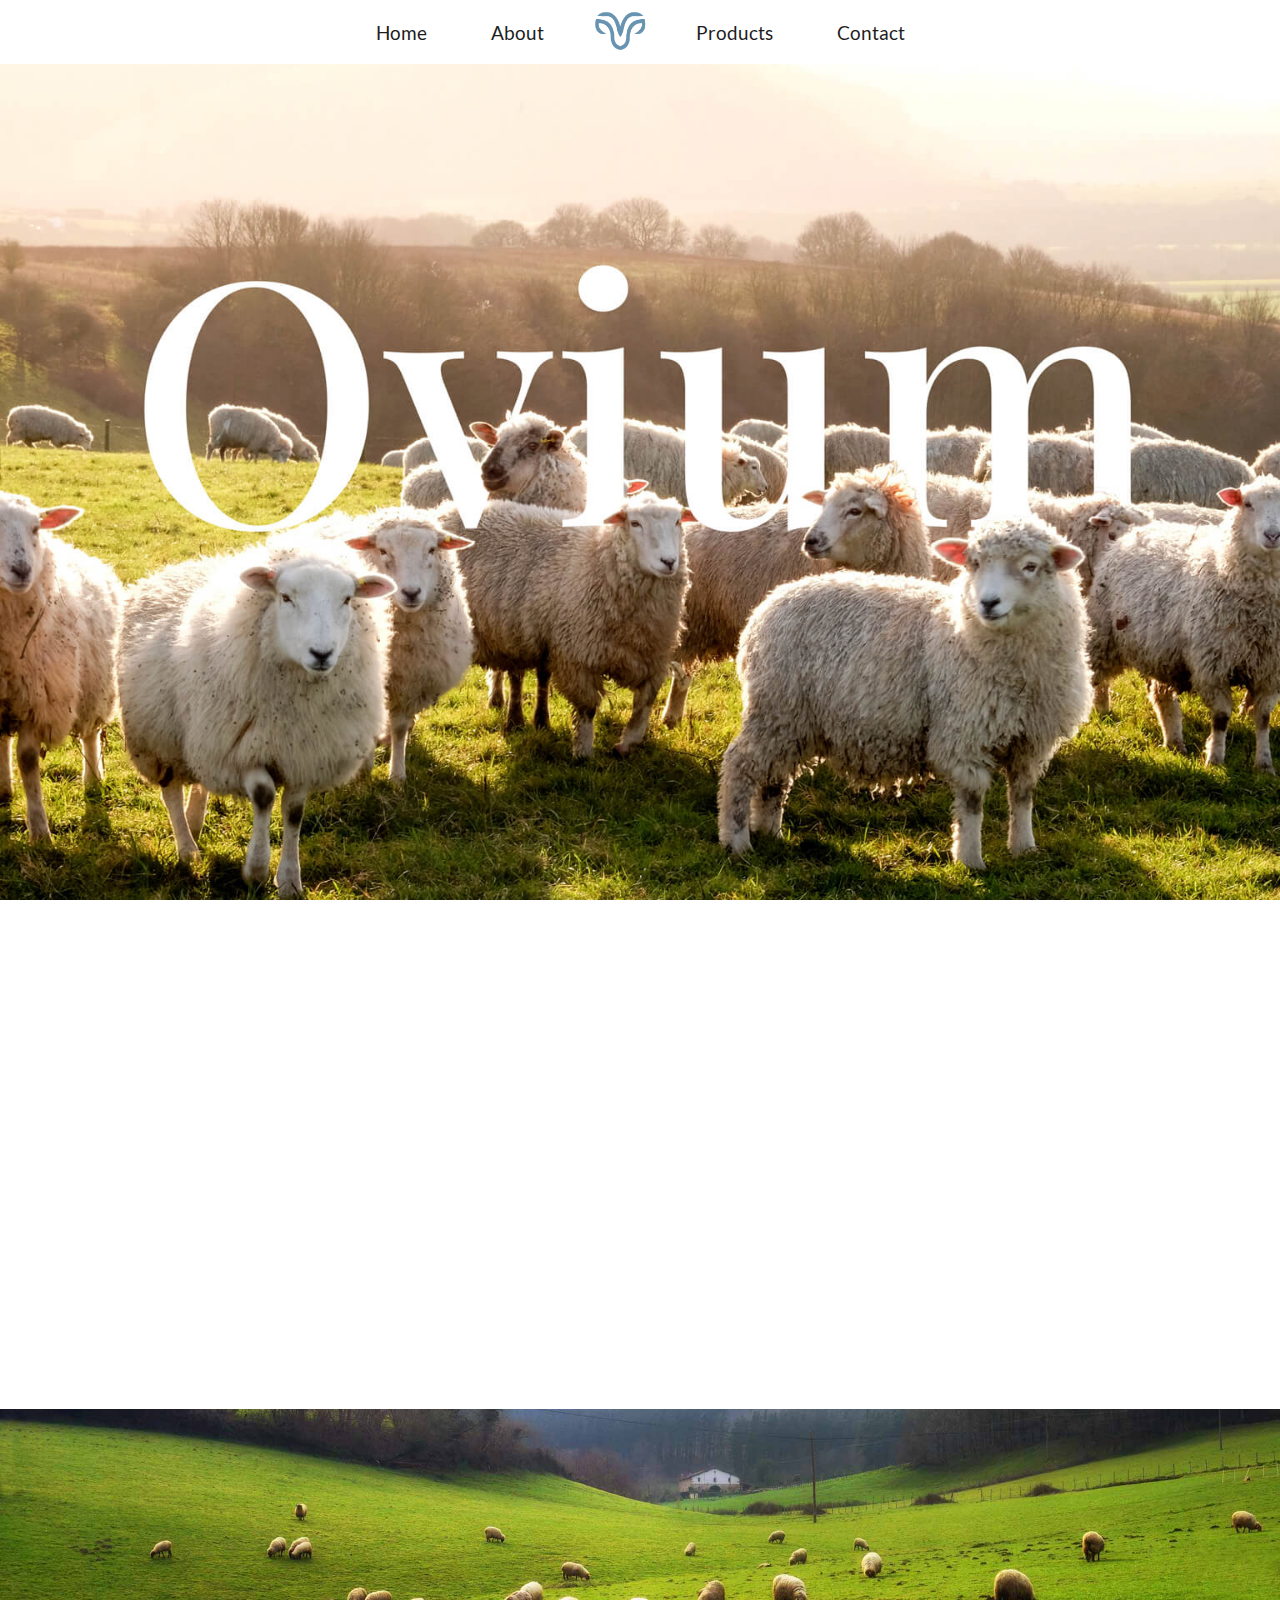
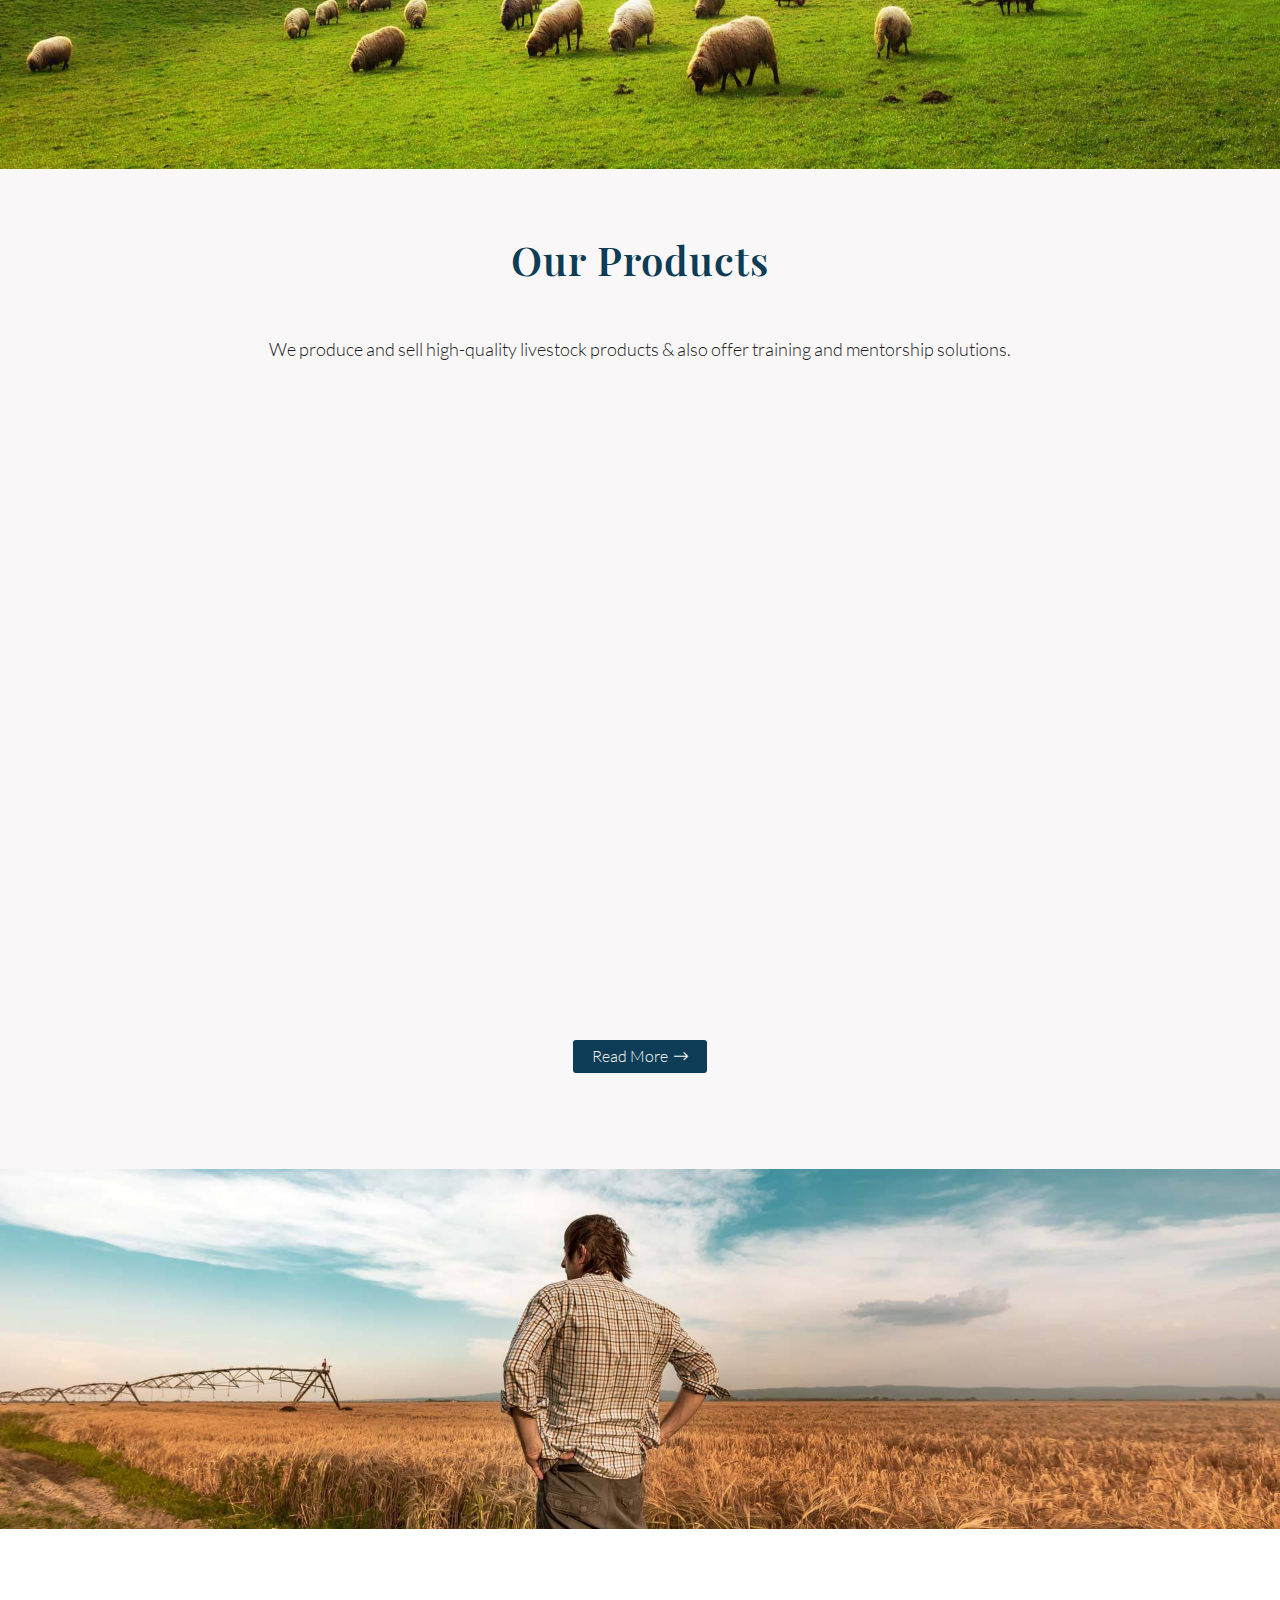
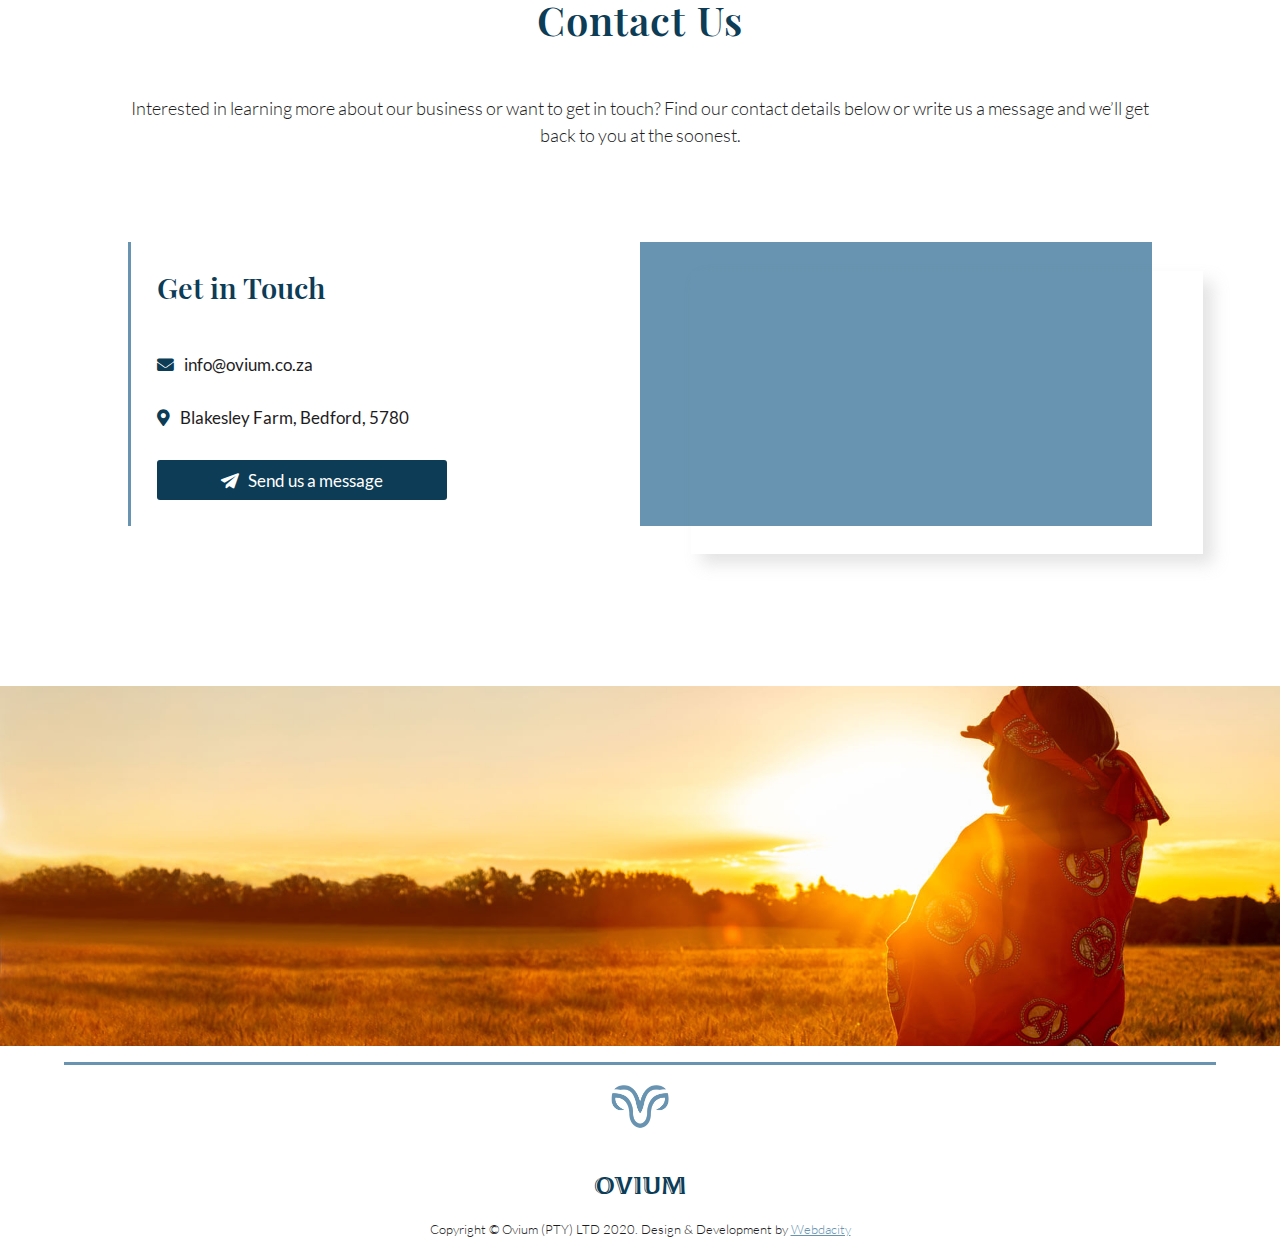
==== commit b2e67db6: "update mobile menu" ====
--- a/index.html
+++ b/index.html
@@ -55,7 +55,7 @@
 
     <div class="mobile-nav">
         <i class="fal fa-times"></i>
-        <div class="mobile-nav-content">
+                <div class="mobile-nav-content">
             <a href="./index.html">Home</a>
             <a href="./about.html">About</a>
             <a href="./products.html">Products</a>
@@ -73,7 +73,7 @@
     <!-- About Section -->
 
     <section class="container-fluid section-about">
-        <div class="row section-about-info">
+        <div class=" section-about-info">
             <h1>About Our Farm</h1>
             <p>Ovium (Pty) Ltd, is a unique and innovative livestock business head-quartered in Bedford, Eastern Cape.
                 We produce and sell high-quality livestock products that range from meat (lamb, mutton and chevon) to
@@ -81,11 +81,11 @@
                 farmers.</p>
 
             <div class="more-button">
-                <a href="./about.html">Read More <i class="fal fa-long-arrow-right"></i></a>
-            </div>
-        </div>
-
-        <div class="row horisontal-info left-info">
+                <a href="./about.html">Read More <i class="fal fa-long-ar-right"></i></a>
+            </div>
+        </div>
+
+        <div class=" horisontal-info left-info">
             <div>
                 <h2>We're Experienced</h2>
                 <p>Collectively, our team has over 100 years of livestock farming experience</p>
@@ -97,13 +97,13 @@
     <!-- Products Section -->
 
     <section class="container-fluid section-products">
-        <div class="row section-heading">
+        <div class=" section-heading">
             <h1>Our Products</h1>
             <p>We produce and sell high-quality livestock products & also offer training
                 and mentorship solutions.</p>
         </div>
 
-        <div class="product-grid row">
+        <div class="product-grid ">
 
             <div class="product" id="product-meat">
                 <div class="product-image">
@@ -136,13 +136,13 @@
 
         </div>
 
-        <div class="row button-row">
+        <div class=" button-row">
             <div class="more-button">
                 <a href="./products.html">Read More <i class="fal fa-long-arrow-right"></i></a>
             </div>
         </div>
 
-        <div class="row horisontal-info right-info">
+        <div class=" horisontal-info right-info">
             <div>
                 <h2>We’re Innovative</h2>
                 <p>Over the years we've found innovative ways of dealing with the drought challenge while exponentially
@@ -156,13 +156,13 @@
     <!-- Contact Section -->
 
     <section class="container-fluid section-contact">
-        <div class="row section-heading">
+        <div class=" section-heading">
             <h1>Contact Us</h1>
             <p>Interested in learning more about our business or want to get in touch? Find
                 our contact details below or write us a message and we’ll get back to you at the soonest.</p>
         </div>
 
-        <div class="row contact-grid">
+        <div class=" contact-grid">
             <div class="contact-info">
                 <h4>Get in Touch</h4>
                 <a href="mailto:info@ovium.co.za"><i class="fas fa-envelope"></i>info@ovium.co.za</a>
@@ -177,7 +177,7 @@
             </div>
         </div>
 
-        <div class="row horisontal-info left-info">
+        <div class=" horisontal-info left-info">
             <div>
                 <h2>We’re Passionate</h2>
                 <p>We are passionate about creating projects that maximize investments and compliment national capacity programs</p>
@@ -200,6 +200,7 @@
 
 
     <!-- Scripts -->
+    <script src="./assets/vendors/scrollreveal/scrollreveal.js"></script>
     <script src="./assets/js/main.js"></script>
 
 </body>
--- a/assets/css/main.css
+++ b/assets/css/main.css
@@ -112,18 +112,17 @@
 .mobile-nav {
     position: fixed;
     top: 0;
-    left: 0;
-
-    width: 100vw;
+    right: 0;
+    width: 0;
     height: 100vh;
     z-index: 20;
-    opacity: 0;
-    visibility: hidden;
-    transition: 0.8s;
-    -webkit-transition: 0.8s;
-    -moz-transition: 0.8s;
-    -ms-transition: 0.8s;
-    -o-transition: 0.8s;
+    overflow-x: hidden;
+    transition: width 0.8s;
+    -webkit-transition: width 0.8s;
+    -moz-transition: width 0.8s;
+    -ms-transition: width 0.8s;
+    -o-transition: width 0.8s;
+    box-shadow: -10px 1px 15px rgba(165, 165, 165, 0.3);
 }
 
 .mobile-nav i {
@@ -141,7 +140,7 @@
     flex-direction: column;
     width: 100%;
     height: 100%;
-    background-color: rgba(249,247,248, 0.9);
+    background-color: rgba(249,247,248, 0.95);
 }
 
 
@@ -425,7 +424,7 @@
     height: 100vh;
     background-position: center center;
     background-size: cover;
-    background-image: url("../images/random/home.jpg");
+    background-image: url("../images/random/home-large.jpg");
     background-attachment: fixed;
 }
 
--- a/assets/css/responsive.css
+++ b/assets/css/responsive.css
@@ -17,6 +17,12 @@
         height: 40vh;
     }
 
+}
+
+@media screen and (max-width:1080px) {
+    .section-landing {
+        background-image: url("../images/random/home-medium.jpg");
+    }
 }
 
 @media screen and (max-width:992px) {
@@ -71,6 +77,10 @@
         grid-template-columns: 1fr;
     }
 
+    .section-landing {
+        background-image: url("../images/random/home-small.jpg");
+    }
+
 
     /* About Page */
 
@@ -89,11 +99,7 @@
 @media screen and (max-width:678px) {
 
 
-    /* Home Page */
-
-    .section-landing {
-        background-image: url("../images/random/home-mobile.jpg");
-    }
+
 
     .nav-link {
         margin: 0 1rem;
@@ -194,7 +200,7 @@
         height: 20vh;
     }
 
-    .section-about p {
+    .section-about-info p {
         padding: 0;
     }
 
@@ -240,7 +246,7 @@
 
     .contact-form-grid form {
         grid-template-columns: 1fr !important;
-        grid-template-rows: auto;
+        grid-template-rows: 1fr 1.1fr auto;
     }
 
     .contact-form-grid {
@@ -263,5 +269,9 @@
         padding-bottom: 5%;
     }
 
-
-}+    .product-info {
+        padding-right: 12.5%
+    }
+
+
+}
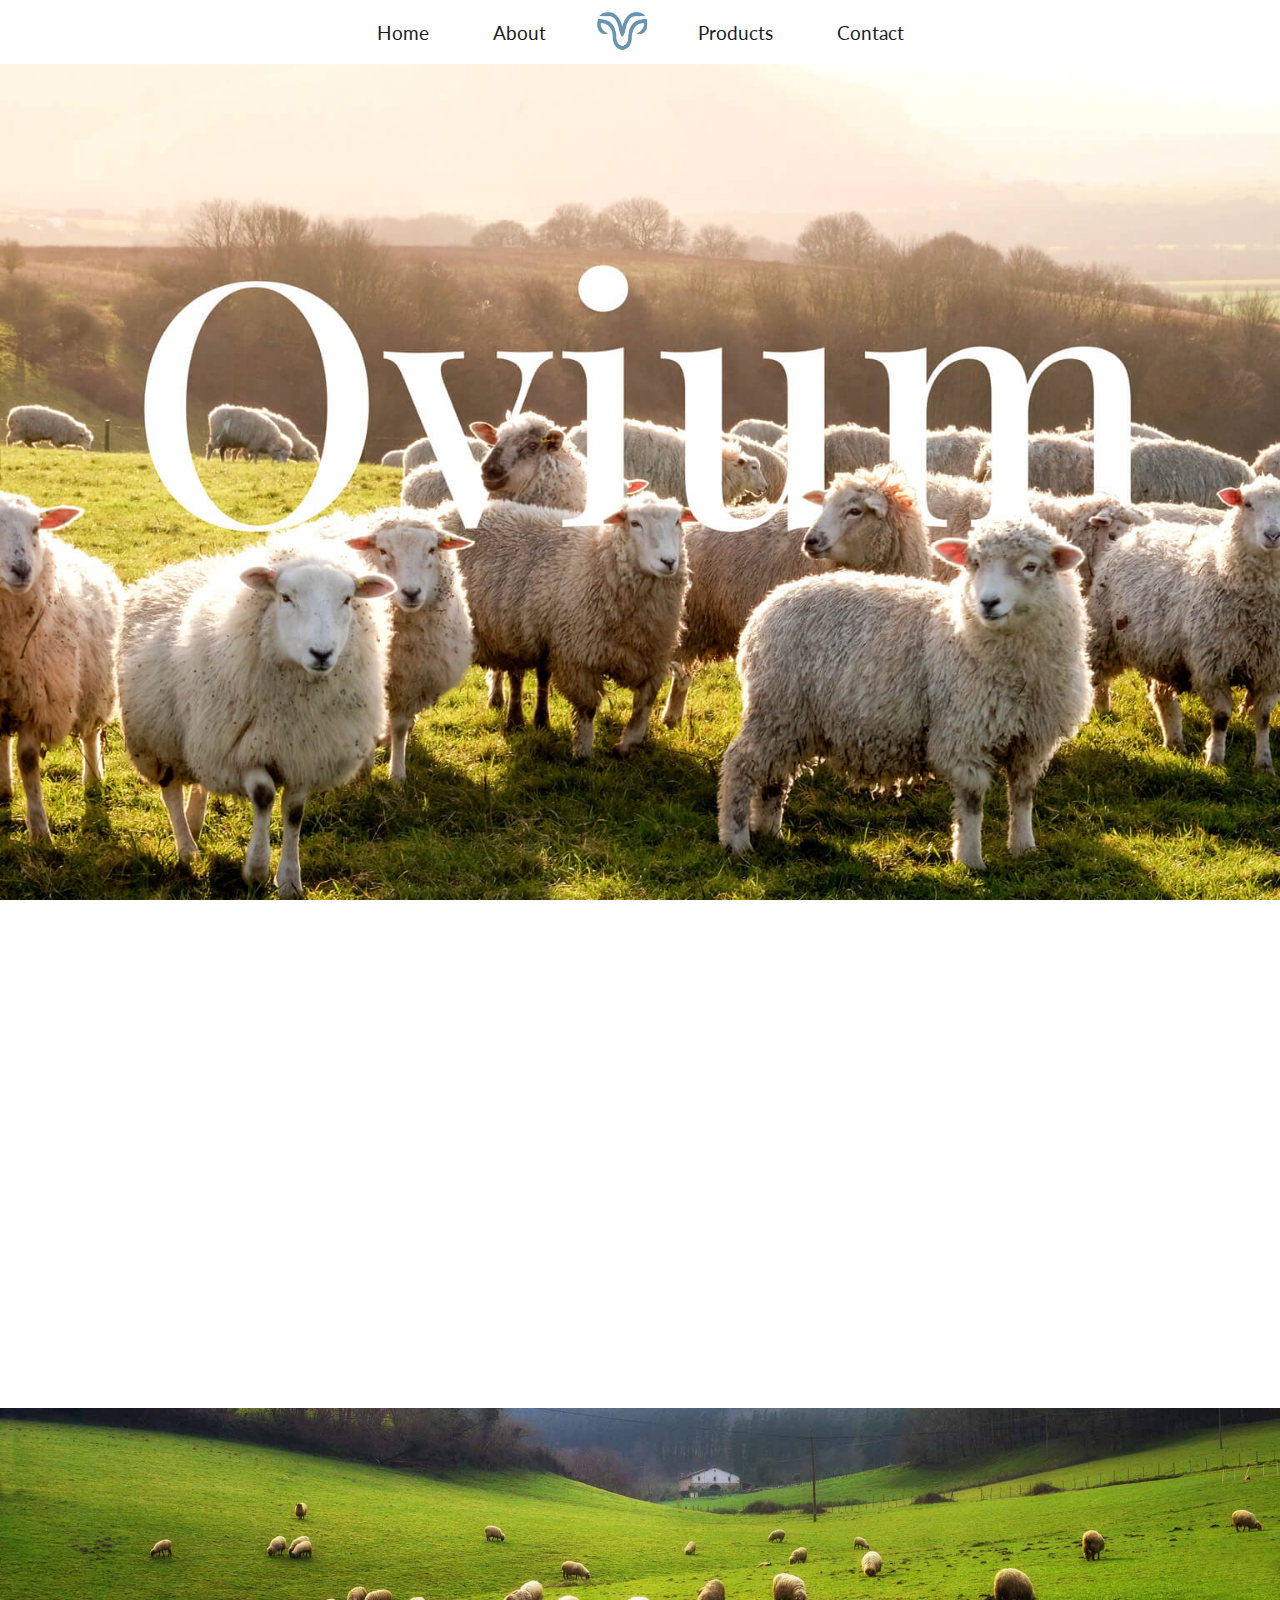
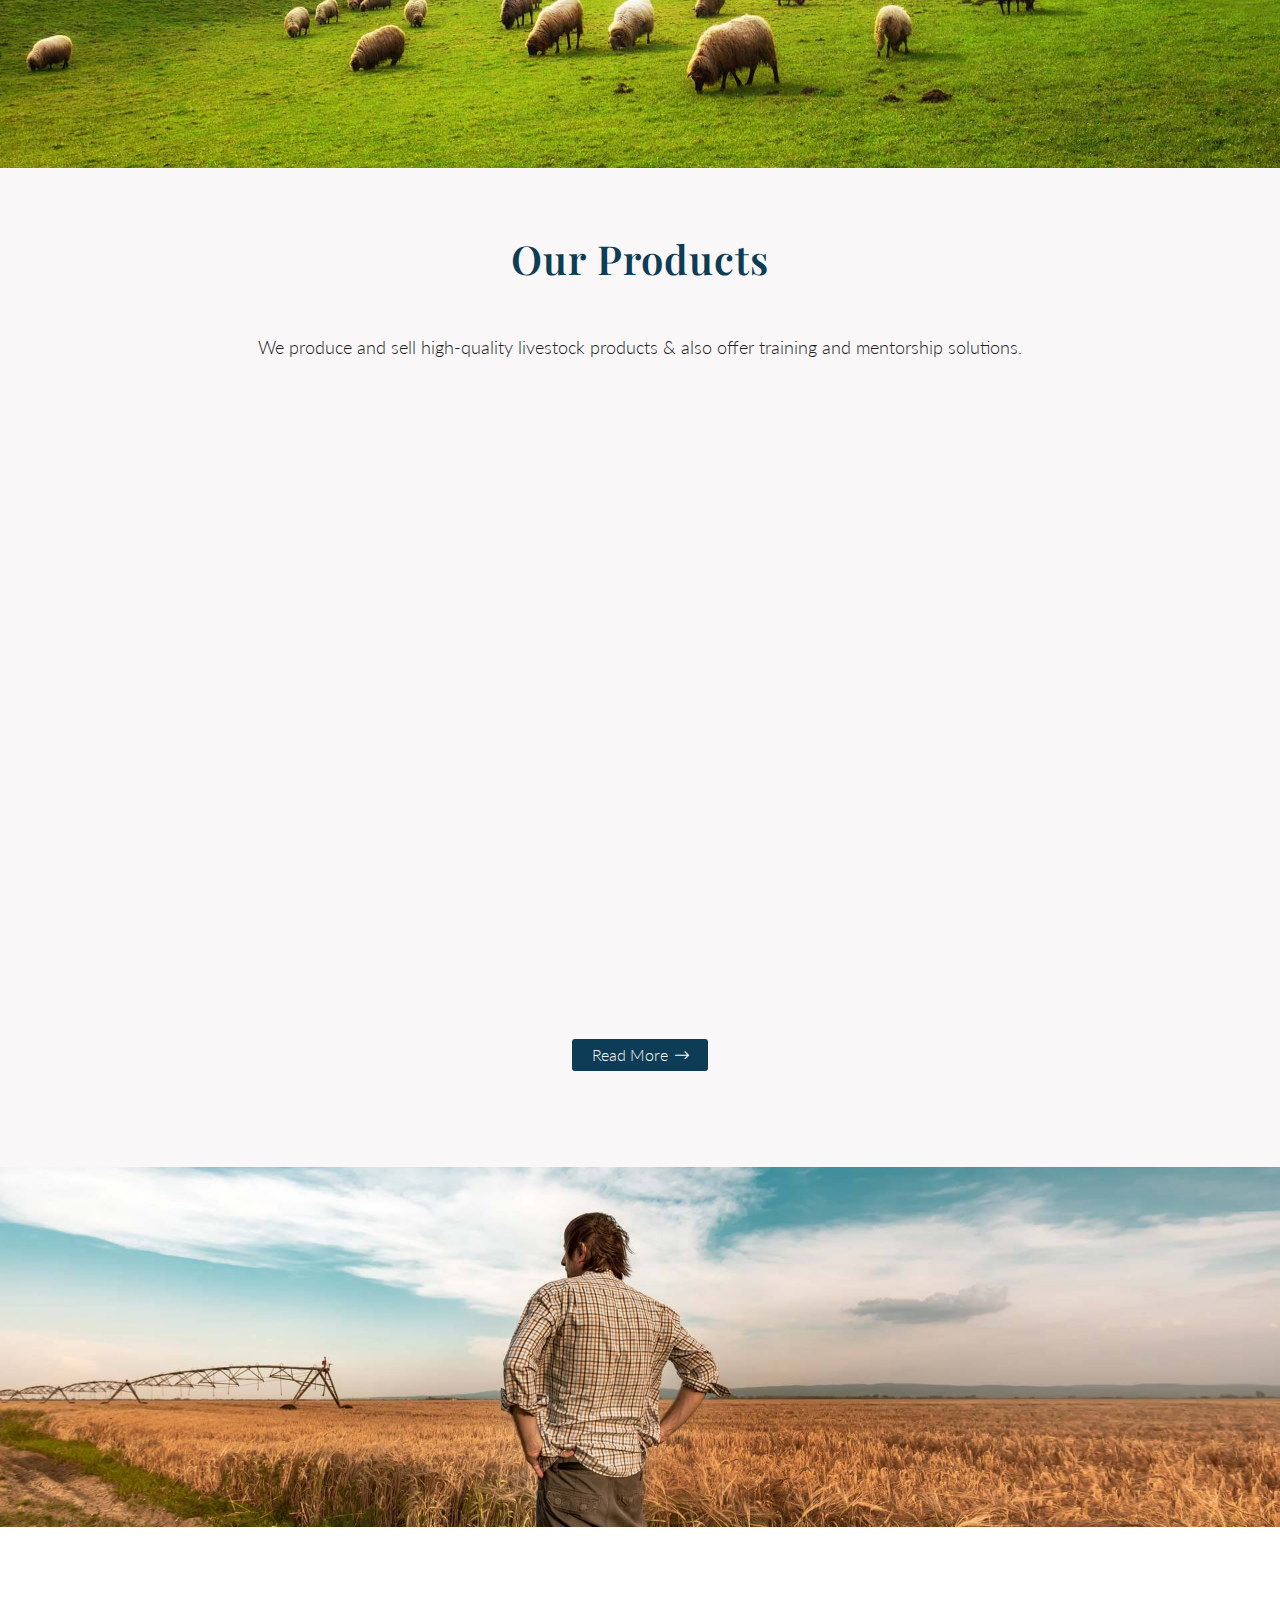
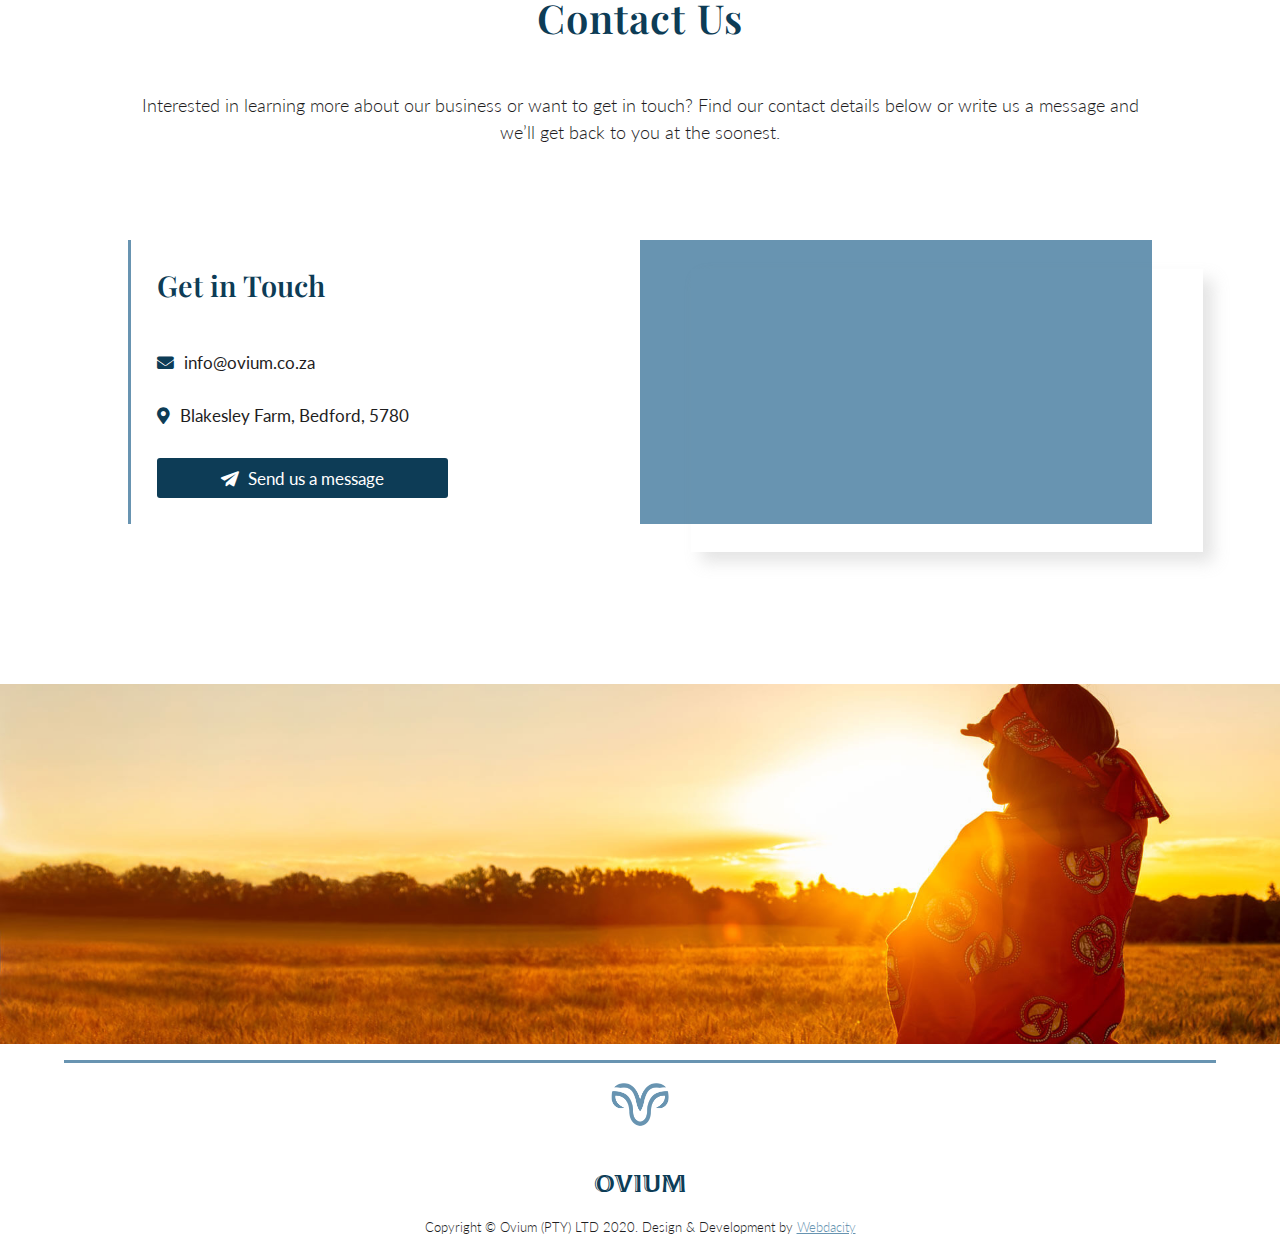
==== commit 1dfcfff6: "update fonts" ====
--- a/index.html
+++ b/index.html
@@ -14,13 +14,15 @@
 
     <!-- Website Content -->
     <title> Ovium </title>
-    <meta name="description" content="">
-    <meta name="keywords" content="" />
+    <meta name="description" content="Ovium is a unique livestock business based in Bedford, Eastern Cape. We produce and sell high-quality livestock products that range from meat to natural fibres.">
+    <meta name="keywords" content="livestock, sheep, farm, sheep, goats, merino, bedform, angora, wool, fibre" />
 
     <!-- Favicon -->
     <link rel="icon" type="image/png" href="./assets/images/logos/logo-100.png">
 
-    <!-- StyleSheets -->
+      <!-- Fonts -->
+      <link href="https://fonts.googleapis.com/css?family=Lato:300,300i,400,700&display=swap" rel="stylesheet">
+      <link href="https://fonts.googleapis.com/css?family=Playfair+Display:400,500,600,700&display=swap" rel="stylesheet">
 
     <!-- Theme Colour -->
     <meta name="theme-color" content="#ffffff">
--- a/assets/css/main.css
+++ b/assets/css/main.css
@@ -933,7 +933,8 @@
     color: var(--dark-blue);
 }
 
-.contact-form-grid form button {
+.submit-button {
+    display: inline-block;
     grid-column: 1/3;
     margin: 0 auto;
     margin-top: 3rem;
@@ -955,12 +956,68 @@
     padding: 0.6rem 4rem;
     color: white !important;
     cursor: pointer;
-}
-
-.contact-form-grid form button:hover {
+    width: auto
+}
+
+.submit-button:hover {
     background-color: var(--light-blue);
 }
 
-.contact-form-grid form button i {
-    margin-right: 0.5rem;
-}+
+
+
+
+/* ----------------------- */
+
+/* 404 Page */
+
+.section-404 {
+    background-image: url("../images/random/404.jpg");
+    background-size: cover;
+    background-position: center center;
+    width: 100%;
+    height: 100vh;
+    padding: 0 !important;
+    margin-top: 0;
+}
+
+.section-404 h1 {
+    margin-top: 0;
+    text-align: center;
+    color: white;
+    font-weight: 500;
+    font-size: 2rem;
+    font-family: "Lato";
+    padding: 1% 5% ;
+    background-color: rgba(249,247,248, 0.3);
+    position: relative;
+    top: 10vh;
+}
+
+
+
+/* ---------------------- */
+
+/* Thank You Page */
+
+.section-thank-you {
+    width: 100%;
+    height: 100vh;
+    background-image: url("../images/random/thank-you.jpg");
+    background-size: cover;
+    background-position: center center;
+    display: flex;
+    align-items: center;
+    justify-content: center;
+}
+
+.section-thank-you div {
+    background-color: rgba(249,247,248, 0.5);
+    width: 100%;
+    text-align: center;
+    padding: 1% 5%;
+}
+
+.section-thank-you div > * {
+    font-family: "Lato" !important;
+}
--- a/assets/css/responsive.css
+++ b/assets/css/responsive.css
@@ -92,6 +92,12 @@
 
     .contact-form-grid {
         padding: 2% 5%;
+    }
+
+    /* 404 Page */
+
+    .section-404 {
+        background-image: url("../images/random/404-mobile.jpg");
     }
 
 }
@@ -246,14 +252,14 @@
 
     .contact-form-grid form {
         grid-template-columns: 1fr !important;
-        grid-template-rows: 1fr 1.1fr auto;
+        grid-template-rows: 1fr 1.1fr auto auto;
     }
 
     .contact-form-grid {
         padding: 2% 10%;
     }
 
-    .contact-form-grid form button {
+    .submit-button {
         grid-area: unset
     }
 
@@ -273,5 +279,9 @@
         padding-right: 12.5%
     }
 
-
-}
+    .section-404 h1 {
+        font-size: 1.5rem;
+    }
+
+
+}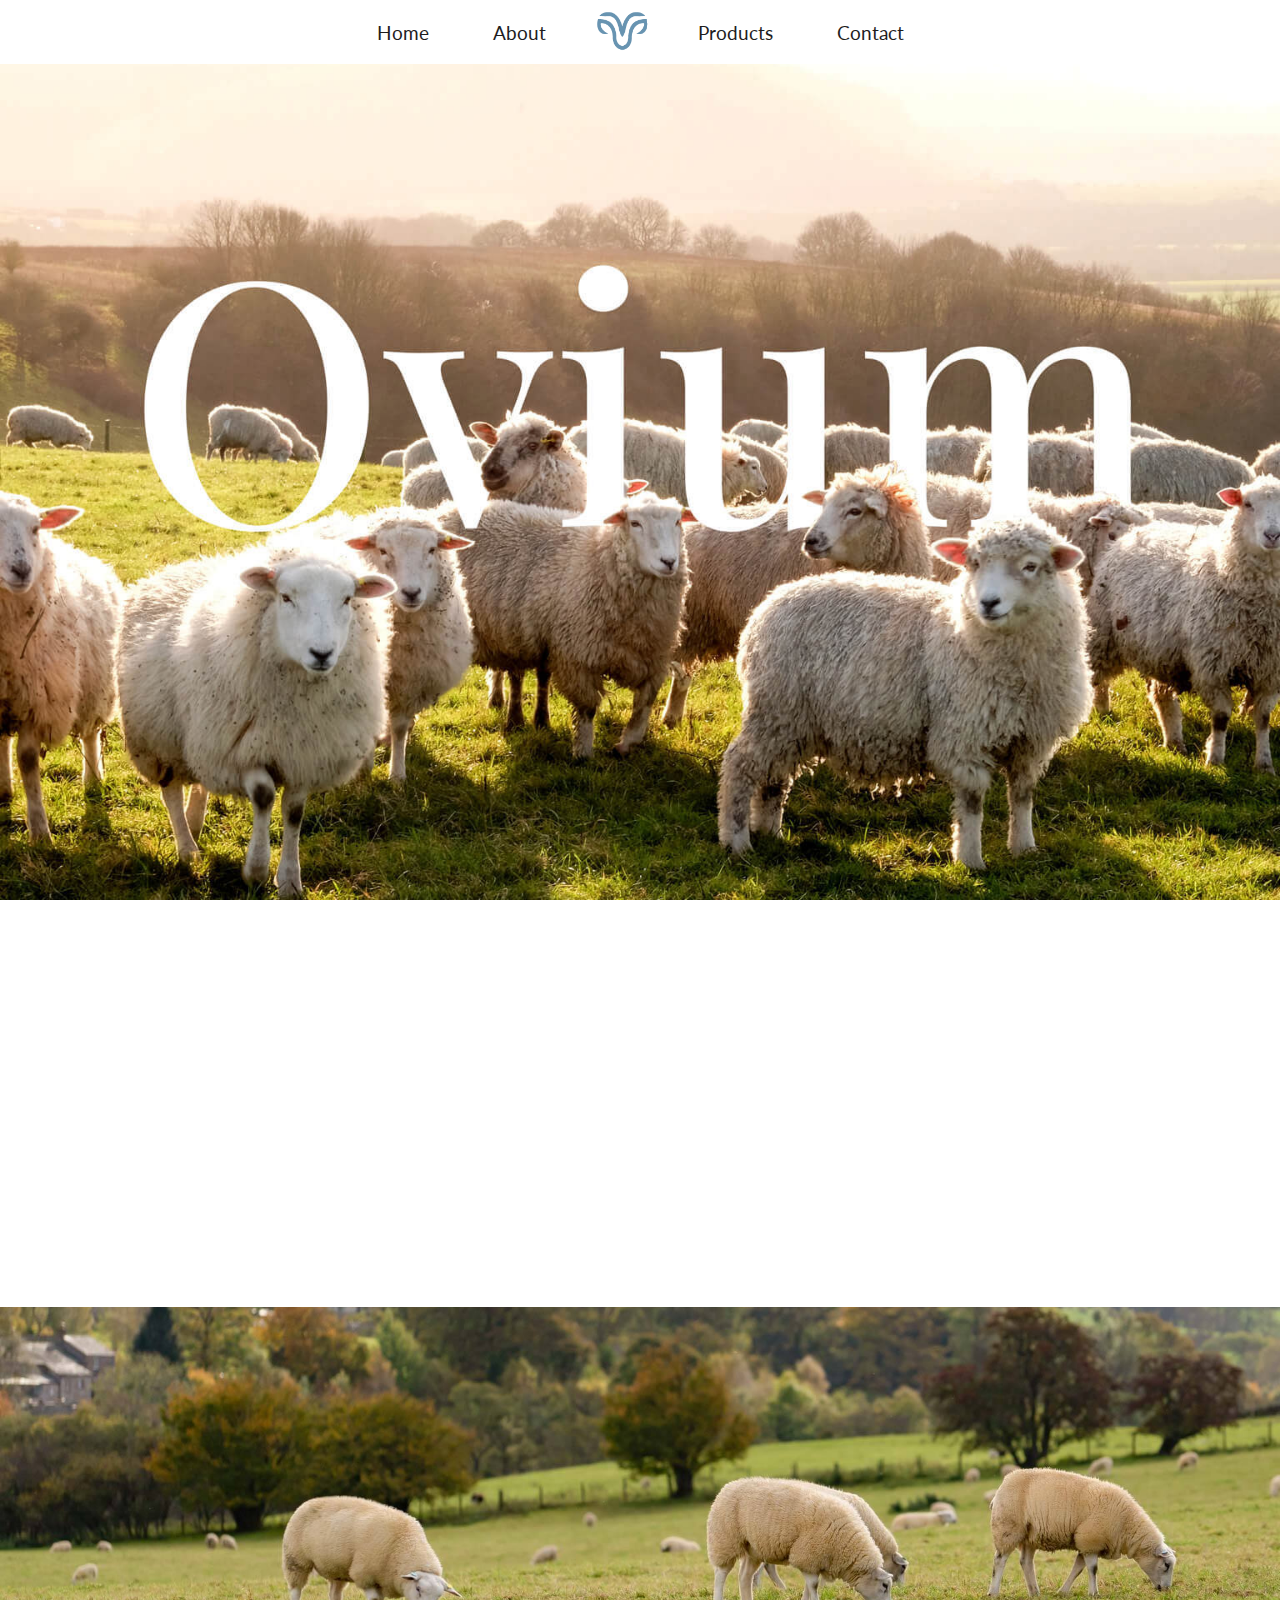
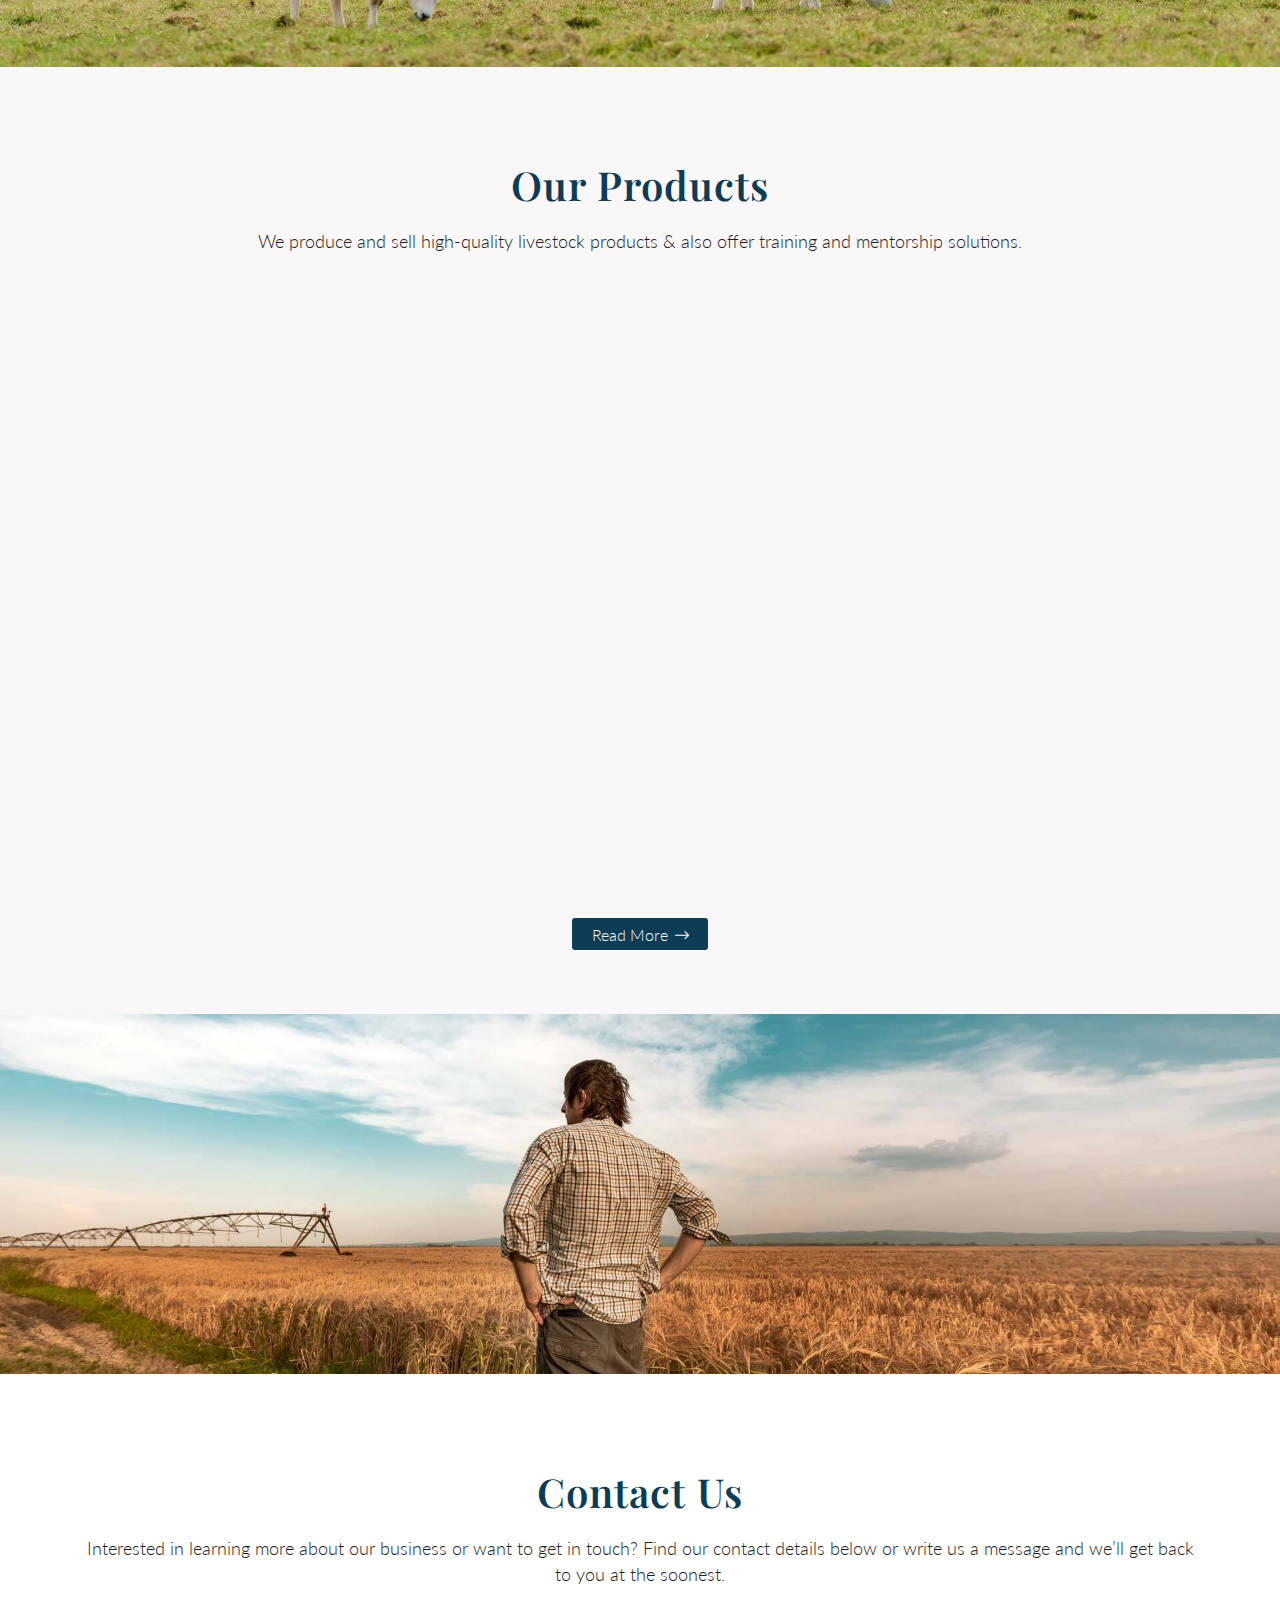
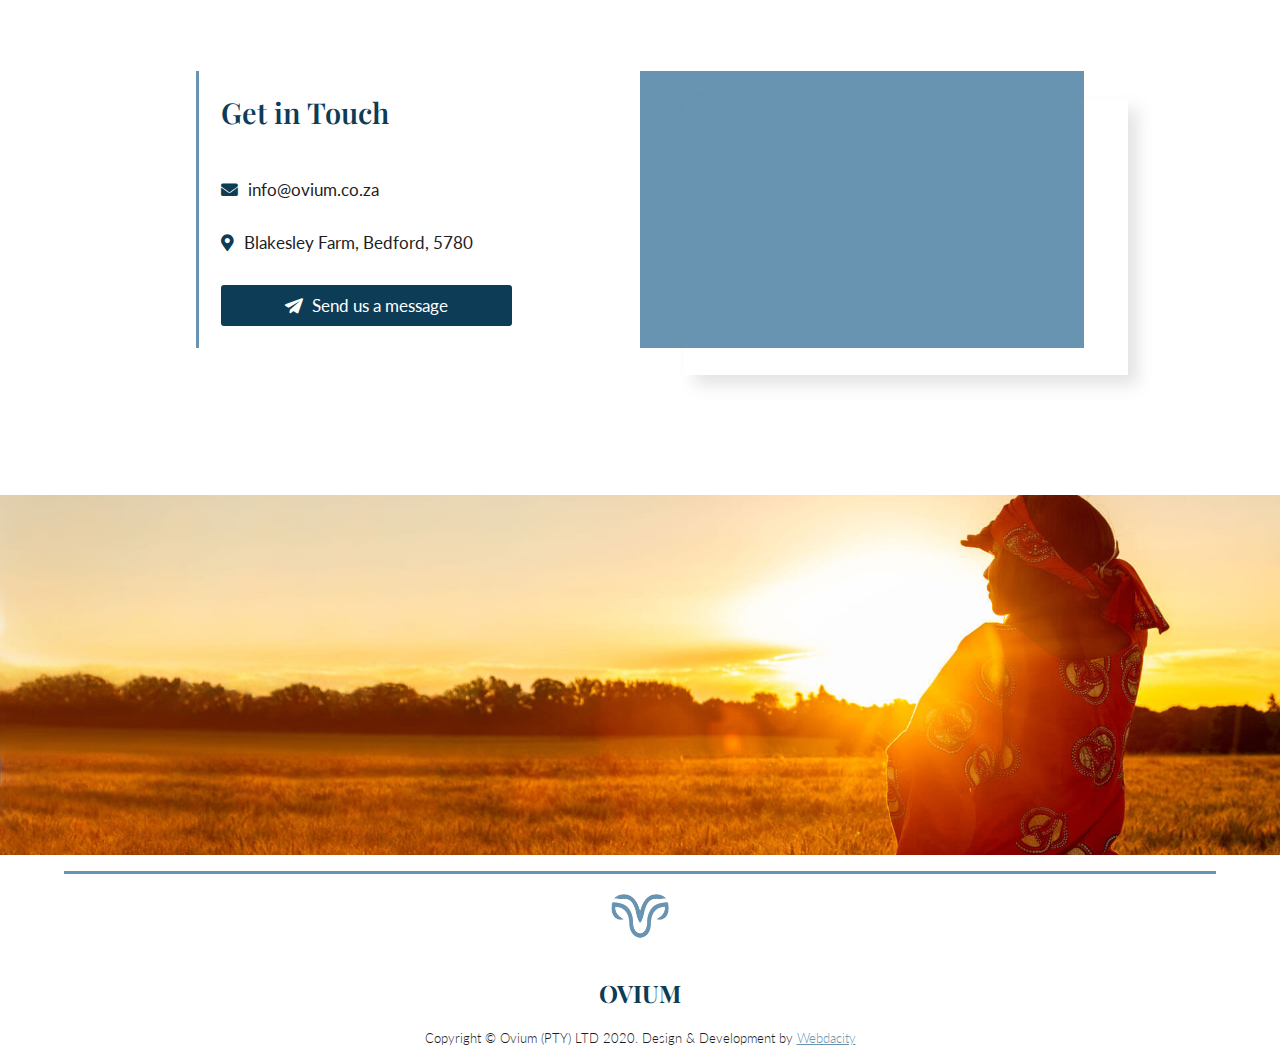
==== commit 058e6f79: "optimise" ====
--- a/index.html
+++ b/index.html
@@ -14,15 +14,19 @@
 
     <!-- Website Content -->
     <title> Ovium </title>
-    <meta name="description" content="Ovium is a unique livestock business based in Bedford, Eastern Cape. We produce and sell high-quality livestock products that range from meat to natural fibres.">
+    <meta name="description"
+        content="Ovium is a unique livestock business based in Bedford, Eastern Cape. We produce and sell high-quality livestock products that range from meat to natural fibres.">
     <meta name="keywords" content="livestock, sheep, farm, sheep, goats, merino, bedform, angora, wool, fibre" />
+
+    <!-- Social Meta -->
+    <meta property="og:title" content="Ovium | Home">
+    <meta property="og:description" content="Ovium is a unique livestock business based in Bedford, Eastern Cape.">
+    <meta property="og:image" content="https://www.ovium.co.za/assets/images/logos/logo-100.png">
+    <meta property="og:url" content="https://www.ovium.co.za/">
+    <meta property="og:site_name" content="Ovium">
 
     <!-- Favicon -->
     <link rel="icon" type="image/png" href="./assets/images/logos/logo-100.png">
-
-      <!-- Fonts -->
-      <link href="https://fonts.googleapis.com/css?family=Lato:300,300i,400,700&display=swap" rel="stylesheet">
-      <link href="https://fonts.googleapis.com/css?family=Playfair+Display:400,500,600,700&display=swap" rel="stylesheet">
 
     <!-- Theme Colour -->
     <meta name="theme-color" content="#ffffff">
@@ -57,7 +61,7 @@
 
     <div class="mobile-nav">
         <i class="fal fa-times"></i>
-                <div class="mobile-nav-content">
+        <div class="mobile-nav-content">
             <a href="./index.html">Home</a>
             <a href="./about.html">About</a>
             <a href="./products.html">Products</a>
@@ -75,74 +79,84 @@
     <!-- About Section -->
 
     <section class="container-fluid section-about">
-        <div class=" section-about-info">
-            <h1>About Our Farm</h1>
-            <p>Ovium (Pty) Ltd, is a unique and innovative livestock business head-quartered in Bedford, Eastern Cape.
-                We produce and sell high-quality livestock products that range from meat (lamb, mutton and chevon) to
-                natural fibres (wool and mohair). We also offer training and mentorship solutions to emerging livestock
-                farmers.</p>
-
-            <div class="more-button">
-                <a href="./about.html">Read More <i class="fal fa-long-ar-right"></i></a>
-            </div>
-        </div>
-
-        <div class=" horisontal-info left-info">
+        <div class="container">
+            <div class="section-about-info">
+                <div class="section-heading">
+                    <h1>About Our Farm</h1>
+                </div>
+                <p>Ovium (Pty) Ltd, is a unique and innovative livestock business head-quartered in Bedford, Eastern
+                    Cape.
+                    We produce and sell high-quality livestock products that range from meat (lamb, mutton and chevon)
+                    to
+                    natural fibres (wool and mohair). We also offer training and mentorship solutions to emerging
+                    livestock
+                    farmers.</p>
+
+                <div class="more-button">
+                    <a href="./about.html">Read More <i class="fal fa-long-ar-right"></i></a>
+                </div>
+            </div>
+        </div>
+
+        <div class="horisontal-info left-info">
             <div>
                 <h2>We're Experienced</h2>
                 <p>Collectively, our team has over 100 years of livestock farming experience</p>
             </div>
         </div>
-
     </section>
 
     <!-- Products Section -->
 
     <section class="container-fluid section-products">
-        <div class=" section-heading">
-            <h1>Our Products</h1>
-            <p>We produce and sell high-quality livestock products & also offer training
-                and mentorship solutions.</p>
-        </div>
-
-        <div class="product-grid ">
-
-            <div class="product" id="product-meat">
-                <div class="product-image">
-                    <div class="product-info">
-                        <h3>Meat Production</h3>
-                    </div>
-                </div>
-            </div>
-            <div class="product" id="product-fibre">
-                <div class="product-image">
-                    <div class="product-info">
-                        <h3>Fibre Production</h3>
-                    </div>
-                </div>
-            </div>
-            <div class="product" id="product-grain">
-                <div class="product-image">
-                    <div class="product-info">
-                        <h3>Grain Production</h3>
-                    </div>
-                </div>
-            </div>
-            <div class="product" id="product-train">
-                <div class="product-image">
-                    <div class="product-info">
-                        <h3>Agribusiness Training</h3>
-                    </div>
-                </div>
-            </div>
-
-        </div>
-
-        <div class=" button-row">
-            <div class="more-button">
-                <a href="./products.html">Read More <i class="fal fa-long-arrow-right"></i></a>
-            </div>
-        </div>
+
+        <div class="container">
+            <div class=" section-heading">
+                <h1>Our Products</h1>
+                <p>We produce and sell high-quality livestock products & also offer training
+                    and mentorship solutions.</p>
+            </div>
+
+            <div class="product-grid ">
+
+                <div class="product" id="product-meat">
+                    <div class="product-image">
+                        <div class="product-info">
+                            <h3>Meat Production</h3>
+                        </div>
+                    </div>
+                </div>
+                <div class="product" id="product-fibre">
+                    <div class="product-image">
+                        <div class="product-info">
+                            <h3>Fibre Production</h3>
+                        </div>
+                    </div>
+                </div>
+                <div class="product" id="product-grain">
+                    <div class="product-image">
+                        <div class="product-info">
+                            <h3>Grain Production</h3>
+                        </div>
+                    </div>
+                </div>
+                <div class="product" id="product-train">
+                    <div class="product-image">
+                        <div class="product-info">
+                            <h3>Agribusiness Training</h3>
+                        </div>
+                    </div>
+                </div>
+
+            </div>
+
+            <div class=" button-row">
+                <div class="more-button">
+                    <a href="./products.html">Read More <i class="fal fa-long-arrow-right"></i></a>
+                </div>
+            </div>
+        </div>
+
 
         <div class=" horisontal-info right-info">
             <div>
@@ -158,31 +172,34 @@
     <!-- Contact Section -->
 
     <section class="container-fluid section-contact">
-        <div class=" section-heading">
-            <h1>Contact Us</h1>
-            <p>Interested in learning more about our business or want to get in touch? Find
-                our contact details below or write us a message and we’ll get back to you at the soonest.</p>
-        </div>
-
-        <div class=" contact-grid">
-            <div class="contact-info">
-                <h4>Get in Touch</h4>
-                <a href="mailto:info@ovium.co.za"><i class="fas fa-envelope"></i>info@ovium.co.za</a>
-                <a target="blank" href=""><i class="fas fa-map-marker-alt"></i>Blakesley Farm, Bedford, 5780</a>
-                <div class="message-button">
-                    <a href="./contact.html#contact-form"><i class="fas fa-paper-plane"></i>Send us a message</a>
-                </div>
-            </div>
-            <div class="contact-map">
-                <div class="map-back"></div>
-                <iframe src="https://snazzymaps.com/embed/219150" style="border:none;"></iframe>
-            </div>
-        </div>
-
-        <div class=" horisontal-info left-info">
+        <div class="container">
+            <div class=" section-heading">
+                <h1>Contact Us</h1>
+                <p>Interested in learning more about our business or want to get in touch? Find
+                    our contact details below or write us a message and we’ll get back to you at the soonest.</p>
+            </div>
+
+            <div class=" contact-grid">
+                <div class="contact-info">
+                    <h4>Get in Touch</h4>
+                    <a href="mailto:info@ovium.co.za"><i class="fas fa-envelope"></i>info@ovium.co.za</a>
+                    <a target="blank" href=""><i class="fas fa-map-marker-alt"></i>Blakesley Farm, Bedford, 5780</a>
+                    <div class="message-button">
+                        <a href="./contact.html#contact-form"><i class="fas fa-paper-plane"></i>Send us a message</a>
+                    </div>
+                </div>
+                <div class="contact-map">
+                    <div class="map-back"></div>
+                    <iframe src="https://snazzymaps.com/embed/219150" style="border:none;"></iframe>
+                </div>
+            </div>
+        </div>
+
+        <div class="horisontal-info left-info">
             <div>
                 <h2>We’re Passionate</h2>
-                <p>We are passionate about creating projects that maximize investments and compliment national capacity programs</p>
+                <p>We are passionate about creating projects that maximize investments and compliment national capacity
+                    programs</p>
             </div>
         </div>
 
@@ -194,7 +211,8 @@
         <div></div>
         <img src="./assets/images/logos/logo-500.png" alt="">
         <h1>OVIUM</h1>
-        <p>Copyright © Ovium (PTY) LTD 2020. Design & Development by <a target="blank" href="http://www.Webdacity.co.za">Webdacity</a>
+        <p>Copyright © Ovium (PTY) LTD 2020. Design & Development by <a target="blank"
+                href="http://www.Webdacity.co.za">Webdacity</a>
         </p>
 
     </footer>
--- a/assets/css/main.css
+++ b/assets/css/main.css
@@ -1,4 +1,5 @@
-@import "./fonts.css";
+@import url('https://fonts.googleapis.com/css2?family=Playfair+Display:wght@400;600&display=swap');
+@import url('https://fonts.googleapis.com/css2?family=Lato:ital,wght@0,400;1,300&display=swap');
 
 /* Variables */
 
@@ -38,6 +39,44 @@
 h5,
 h6 {
     font-family: var(--heading-font);
+}
+
+section {
+    padding-top: 4rem;
+}
+
+.container {
+    width: 100%;
+    padding-right: 15px;
+    padding-left: 15px;
+    margin-right: auto;
+    margin-left: auto;
+    box-sizing: border-box;
+}
+
+
+@media (min-width: 576px) {
+    .container {
+        max-width: 540px;
+    }
+}
+
+@media (min-width: 768px) {
+    .container {
+        max-width: 720px;
+    }
+}
+
+@media (min-width: 992px) {
+    .container {
+        max-width: 960px;
+    }
+}
+
+@media (min-width: 1200px) {
+    .container {
+        max-width: 1140px;
+    }
 }
 
 /* Navbar  */
@@ -89,7 +128,8 @@
     font-size: 1.3rem;
     display: none;
     cursor: pointer;
-    transition: 0.5s;;
+    transition: 0.5s;
+    ;
     -webkit-transition: 0.5s;
     -moz-transition: 0.5s;
     -ms-transition: 0.5s;
@@ -140,7 +180,7 @@
     flex-direction: column;
     width: 100%;
     height: 100%;
-    background-color: rgba(249,247,248, 0.95);
+    background-color: rgba(249, 247, 248, 0.95);
 }
 
 
@@ -154,7 +194,7 @@
     -moz-transition: 0.5s;
     -ms-transition: 0.5s;
     -o-transition: 0.5s;
-    
+
 }
 
 .mobile-nav-content a:hover {
@@ -166,7 +206,7 @@
 .section-heading {
     text-align: center;
     display: block;
-    padding: 5% 10% 3% 10%;
+    padding-bottom: 2rem;
 }
 
 .section-heading h1 {
@@ -175,8 +215,6 @@
     color: var(--dark-blue);
     text-align: center;
     margin-bottom: 0;
-    padding-bottom: 2rem;
-    margin: 0 auto;
     font-size: 2.5rem;
 }
 
@@ -235,10 +273,11 @@
     background-size: cover;
     height: 30vh;
     display: flex;
+    margin-top: 4rem;
 }
 
 .horisontal-info h2 {
-    font-weight: 550;
+    font-weight: 500;
     color: var(--dark-blue);
     font-size: 1.8rem;
 }
@@ -294,8 +333,9 @@
 .section-page-intro {
     background-position: center center;
     background-size: cover;
-    height: 50vh;
+    height: 40vh;
     display: flex;
+    padding-top: 0;
 }
 
 .section-page-intro>div {
@@ -306,15 +346,15 @@
     display: flex;
     flex-direction: column;
     justify-content: flex-end;
-    padding: 0 2.5%;
+    padding: 0 1rem;
 }
 
 .section-page-intro>div>h1 {
     font-weight: 600;
     color: var(--dark-blue);
     letter-spacing: 1px;
-    margin: 5%;
-    font-size: 3rem;
+    margin: 1rem;
+    font-size: 2.5rem;
     padding: 0.5rem 0;
 }
 
@@ -385,7 +425,7 @@
 
 footer h1 {
     font-size: 1.5rem;
-    font-family: "Angie";
+    font-family: var(--heading-font);
     color: var(--dark-blue);
 
 }
@@ -433,19 +473,8 @@
 
 .section-about-info {
     text-align: center;
-    padding: 7.5% 10%;
-}
-
-.section-about h1 {
-    font-weight: 600;
-    letter-spacing: 1px;
-    color: var(--dark-blue);
-    text-align: center;
-    margin-bottom: 0;
-    padding-bottom: 2rem;
-    margin: 0 auto;
-    font-size: 2.5rem;
-}
+}
+
 
 .section-about p {
     font-size: 1.1rem;
@@ -470,7 +499,6 @@
     display: grid;
     grid-template-columns: 1fr 1fr;
     row-gap: 3rem;
-    padding: 0 5%;
     padding-bottom: 3%;
 }
 
@@ -515,9 +543,10 @@
 
 .product-info h3 {
     font-weight: 400;
-    font-size: 1.5rem;
+    font-size: 1.3rem;
     margin: 1rem 0;
     font-family: "Lato";
+    padding-right: 0.5rem;
 }
 
 #product-meat .product-image {
@@ -547,12 +576,9 @@
 .section-products .horisontal-info {
     background-image: url("../images/horisontal-infos/innovative.jpg");
     background-position: center center;
-    margin-top: 7.5%;
 }
 
 /* Contact Section */
-
-
 
 .contact-grid {
     display: grid;
@@ -573,7 +599,8 @@
     font-size: 1.8rem;
     margin: 0;
     margin-bottom: 2rem;
-    font-weight: 600;;
+    font-weight: 600;
+    ;
 }
 
 .contact-info a {
@@ -661,11 +688,11 @@
     box-shadow: 10px 10px 15px rgba(165, 165, 165, 0.3);
 }
 
-.horisontal-info {
+.section-contact .horisontal-info {
     background-image: url("../images/horisontal-infos/passionate.jpg");
     background-position: center center;
-    margin-top: 5%;
-}
+}
+
 
 
 
@@ -683,12 +710,12 @@
 }
 
 .products-page .product {
-    padding-bottom: 2%;
     transition: 0.8s ease;
     -webkit-transition: 0.8s ease;
     -moz-transition: 0.8s ease;
     -ms-transition: 0.8s ease;
     -o-transition: 0.8s ease;
+    width: 80%;
 }
 
 
@@ -730,10 +757,6 @@
     background-image: url("../images/horisontal-infos/growing.jpg");
 }
 
-.about-values {
-    padding: 3% 10%;
-}
-
 .about-values h1 {
     color: var(--dark-blue);
     margin-bottom: 2rem;
@@ -771,17 +794,13 @@
     background-color: var(--off-white);
 }
 
-.team-grid {
-    padding: 5% 7.5%;
-}
 
 .team-member {
     display: grid;
-    grid-template-columns: 25% 70%;
-    column-gap: 5%;
+    grid-template-columns: 25% 75%;
     row-gap: 1rem;
     background-color: white;
-    padding: 2%;
+    padding: 1.5rem 1rem;
     box-shadow: 10px 10px 15px rgba(165, 165, 165, 0.15);
     margin-bottom: 3rem;
     transition: 0.8s ease;
@@ -800,41 +819,42 @@
 }
 
 .team-member-image {
-    width: 100%;
-    height: 100%;
-    background-position: top center;
-    background-size: cover;
     grid-row: 1/3;
 }
 
-.team-member h5,
-.team-member h6 {
+.team-member-image img {
+    width: 80%;
+    display: block;
+    margin: auto;
+}
+
+.team-member-name,
+.team-member-title {
     font-family: "Lato";
     font-weight: 400;
     margin: 0;
     margin-bottom: 0.5rem;
 }
 
-.team-member h5 {
-    font-size: 1.25rem;
+.team-member-name {
+    font-size: 1.5rem;
     margin: 0;
     margin-bottom: 0.5rem;
 }
 
-.team-member h6 {
+.team-member-title {
     font-size: 1rem;
 }
 
 .team-member h5 span {
     color: var(--dark-blue);
     font-weight: 600;
-    font-size: 1.5rem;
-    margin-bottom: 0.5rem;
 }
 
 .team-details-text {
     border-left: 3px solid var(--light-blue);
     padding-left: 1rem;
+    margin-bottom: 1rem;
 }
 
 .team-member-title-extra {
@@ -851,19 +871,6 @@
 }
 
 
-.team-grid #palesa .team-member-image {
-    background-image: url("../images/team/Palesa.jpg");
-}
-
-.team-grid #henry .team-member-image {
-    background-image: url("../images/team/Henry.jpg");
-}
-
-.team-grid #angus .team-member-image {
-    background-image: url("../images/team/Angus.jpg");
-}
-
-
 
 
 /* ------------------------------------- */
@@ -883,20 +890,28 @@
 }
 
 .contact-form-grid {
-    padding: 2% 15%;
+    padding: 1rem 3rem;
     font-family: "Lato";
 }
 
 .contact-form-grid form {
     display: grid;
     grid-template-columns: 1fr 1fr;
-    column-gap: 2rem;
 }
 
 .contact-form-grid form>div {
     display: flex;
     flex-direction: column;
     justify-content: flex-end;
+}
+
+.contact-form-grid form>div:nth-child(1) {
+    border-right: 2px solid var(--light-blue);
+    padding-right: 2rem;
+}
+
+.contact-form-grid form>div:nth-child(2) {
+    padding-left: 2rem;
 }
 
 form input,
@@ -915,6 +930,7 @@
     color: var(--dark-grey);
     font-family: "Lato";
     margin-top: 1rem;
+    box-sizing: border-box;
 }
 
 form textarea {
@@ -985,11 +1001,11 @@
     margin-top: 0;
     text-align: center;
     color: white;
-    font-weight: 500;
+    font-weight: 600;
     font-size: 2rem;
     font-family: "Lato";
-    padding: 1% 5% ;
-    background-color: rgba(249,247,248, 0.3);
+    padding: 1% 5%;
+    background-color: rgba(249, 247, 248, 0.3);
     position: relative;
     top: 10vh;
 }
@@ -1012,12 +1028,12 @@
 }
 
 .section-thank-you div {
-    background-color: rgba(249,247,248, 0.5);
+    background-color: rgba(249, 247, 248, 0.5);
     width: 100%;
     text-align: center;
     padding: 1% 5%;
 }
 
-.section-thank-you div > * {
+.section-thank-you div>* {
     font-family: "Lato" !important;
-}
+}